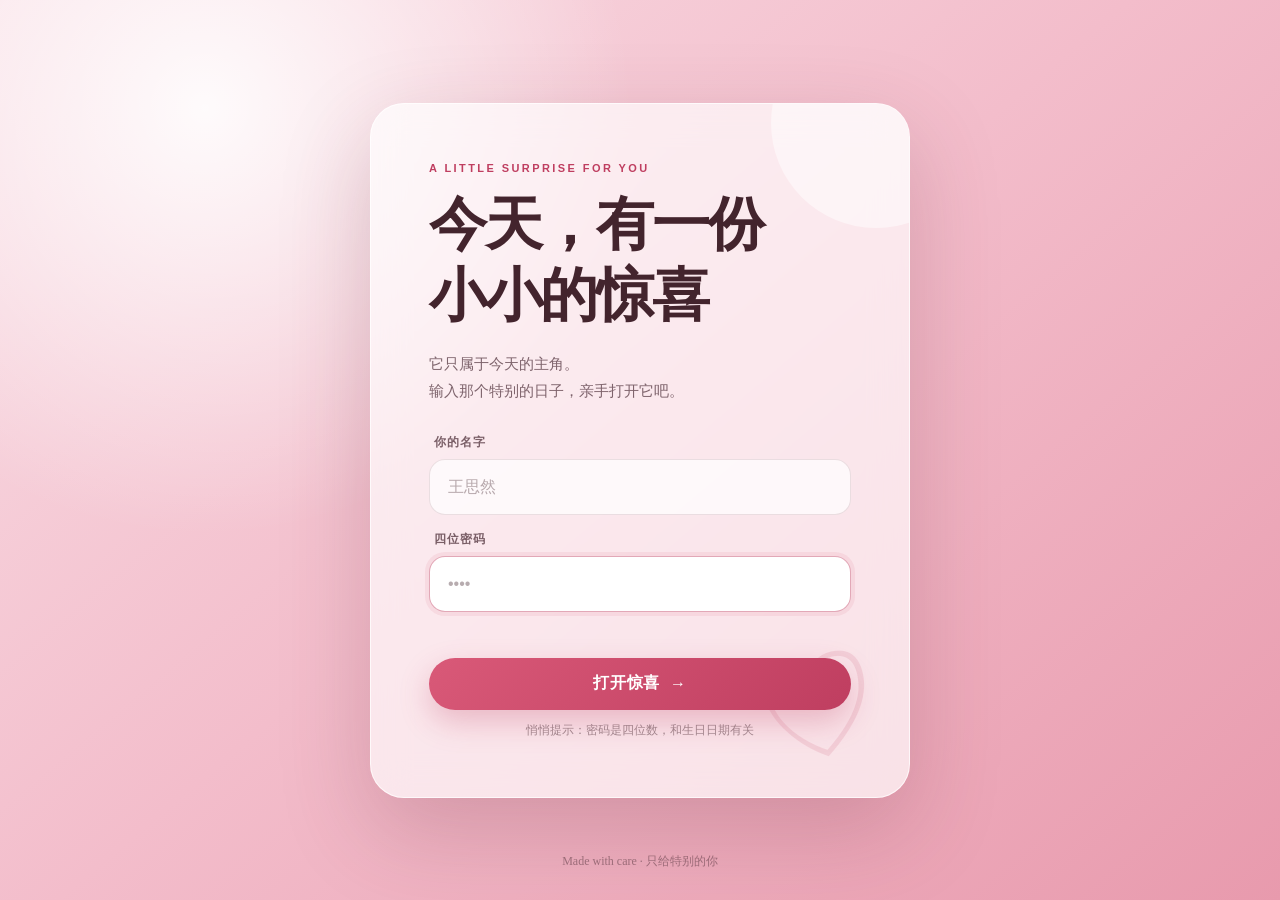
==== index.html @ 83fe756f "Create index.html" ====
<!doctype html>
<html lang="zh-CN">
<head>
  <meta charset="UTF-8">
  <meta name="viewport" content="width=device-width, initial-scale=1.0, viewport-fit=cover">
  <meta name="theme-color" content="#efadbd">
  <meta name="description" content="一份送给王思然的生日祝福。">
  <meta property="og:title" content="然然的生日小惊喜">
  <meta property="og:description" content="输入属于今天的四位密码，打开这份生日祝福。">
  <meta property="og:type" content="website">
  <title>然然的生日小惊喜</title>
  <style>
    :root { color-scheme: light; }
    * { box-sizing: border-box; }
    body {
      display: grid;
      min-height: 100vh;
      min-height: 100svh;
      margin: 0;
      place-items: center;
      overflow: hidden;
      background: radial-gradient(circle at 50% 35%, #fff8fa 0, #fce8ed 52%, #efadbd 100%);
      color: #692b3b;
      font-family: "Microsoft YaHei", "PingFang SC", sans-serif;
    }
    main { padding: 32px; text-align: center; }
    .heart {
      display: inline-grid;
      width: 74px;
      height: 74px;
      margin-bottom: 18px;
      place-items: center;
      border-radius: 24px;
      background: linear-gradient(145deg, #d95978, #a93456);
      box-shadow: 0 20px 46px rgba(113, 45, 62, .22);
      color: #fff8fa;
      font-size: 34px;
      animation: beat 1.8s ease-in-out infinite;
    }
    h1 { margin: 0 0 10px; font-family: serif; font-size: clamp(23px, 5vw, 34px); }
    p { margin: 0; color: #8e4a5d; line-height: 1.8; }
    .progress { width: min(240px, 70vw); height: 5px; margin: 24px auto 0; overflow: hidden; border-radius: 99px; background: #f2c5d1; }
    .progress span { display: block; width: 42%; height: 100%; border-radius: inherit; background: #bf3e60; animation: load 1.4s ease-in-out infinite alternate; }
    .error { display: none; color: #9d2948; }
    @keyframes beat { 50% { transform: scale(1.08); } }
    @keyframes load { to { transform: translateX(138%); } }
  </style>
</head>
<body>
  <main>
    <div class="heart" aria-hidden="true">♥</div>
    <h1>然然的生日小惊喜</h1>
    <p class="status">正在打开属于你的生日惊喜…</p>
    <p class="error">页面没有完整加载，请刷新后再试。</p>
    <div class="progress" aria-hidden="true"><span></span></div>
  </main>
  <script>
    (async function () {
      const names = ["payload-01.b64","payload-02.b64","payload-03.b64","payload-04.b64","payload-05.b64","payload-06.b64","payload-07.b64","payload-08.b64","payload-09.b64","payload-10.b64","payload-11.b64","payload-12.b64","payload-13.b64"];
      try {
        const encoded = (await Promise.all(names.map(function (name) {
          return fetch('parts/' + name, { cache: 'force-cache' }).then(function (response) {
            if (!response.ok) throw new Error('HTTP ' + response.status);
            return response.text();
          });
        }))).join('');
        const binary = atob(encoded.replace(/\s+/g, ''));
        const bytes = new Uint8Array(binary.length);
        for (let index = 0; index < binary.length; index += 1) {
          bytes[index] = binary.charCodeAt(index);
        }
        const html = new TextDecoder('utf-8').decode(bytes);
        document.open();
        document.write(html);
        document.close();
      } catch (error) {
        document.querySelector('.status').textContent = '暂时没能打开这份惊喜';
        document.querySelector('.error').style.display = 'block';
        document.querySelector('.progress').style.display = 'none';
        console.error(error);
      }
    })();
  </script>
</body>
</html>
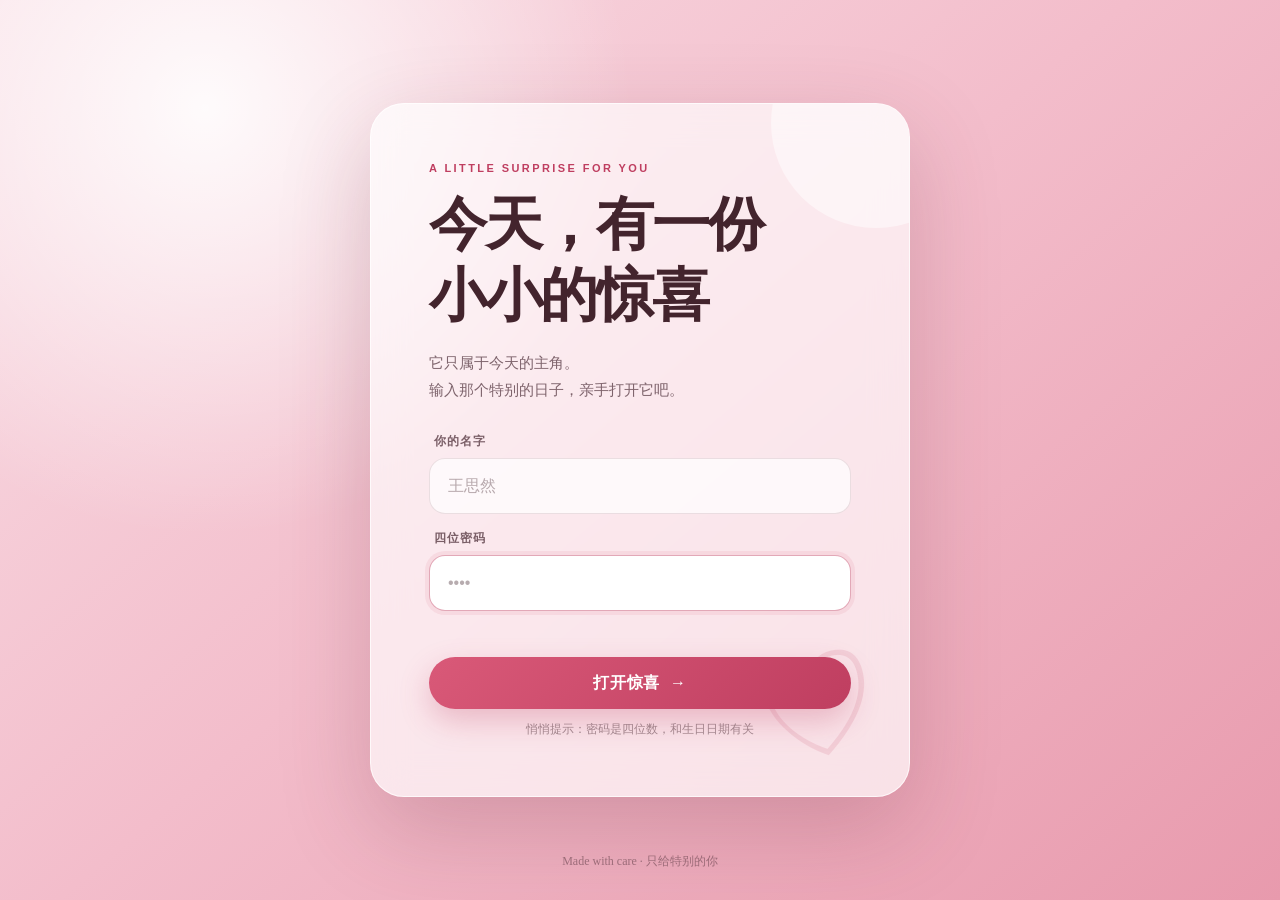
==== commit da40b16c: "Update index.html" ====
--- a/index.html
+++ b/index.html
@@ -8,78 +8,4308 @@
   <meta property="og:title" content="然然的生日小惊喜">
   <meta property="og:description" content="输入属于今天的四位密码，打开这份生日祝福。">
   <meta property="og:type" content="website">
+  <meta property="og:image" content="[data-uri]">
+  <meta name="twitter:card" content="summary_large_image">
+  <meta name="twitter:title" content="然然的生日小惊喜">
+  <meta name="twitter:description" content="输入属于今天的四位密码，打开这份生日祝福。">
+  <meta name="twitter:image" content="[data-uri]">
   <title>然然的生日小惊喜</title>
+  <link rel="icon" type="image/svg+xml" href="[data-uri]">
   <style>
-    :root { color-scheme: light; }
-    * { box-sizing: border-box; }
-    body {
-      display: grid;
-      min-height: 100vh;
-      min-height: 100svh;
-      margin: 0;
-      place-items: center;
-      overflow: hidden;
-      background: radial-gradient(circle at 50% 35%, #fff8fa 0, #fce8ed 52%, #efadbd 100%);
-      color: #692b3b;
-      font-family: "Microsoft YaHei", "PingFang SC", sans-serif;
-    }
-    main { padding: 32px; text-align: center; }
-    .heart {
-      display: inline-grid;
-      width: 74px;
-      height: 74px;
-      margin-bottom: 18px;
-      place-items: center;
-      border-radius: 24px;
-      background: linear-gradient(145deg, #d95978, #a93456);
-      box-shadow: 0 20px 46px rgba(113, 45, 62, .22);
-      color: #fff8fa;
-      font-size: 34px;
-      animation: beat 1.8s ease-in-out infinite;
-    }
-    h1 { margin: 0 0 10px; font-family: serif; font-size: clamp(23px, 5vw, 34px); }
-    p { margin: 0; color: #8e4a5d; line-height: 1.8; }
-    .progress { width: min(240px, 70vw); height: 5px; margin: 24px auto 0; overflow: hidden; border-radius: 99px; background: #f2c5d1; }
-    .progress span { display: block; width: 42%; height: 100%; border-radius: inherit; background: #bf3e60; animation: load 1.4s ease-in-out infinite alternate; }
-    .error { display: none; color: #9d2948; }
-    @keyframes beat { 50% { transform: scale(1.08); } }
-    @keyframes load { to { transform: translateX(138%); } }
+:root {
+  --rose-50: #fff8fa;
+  --rose-100: #fce8ed;
+  --rose-200: #f7d3dc;
+  --rose-300: #efadbd;
+  --rose-500: #d95978;
+  --rose-600: #bf3e60;
+  --wine: #692b3b;
+  --ink: #43242d;
+  --cream: #fffaf6;
+  --shadow: 0 28px 80px rgba(113, 45, 62, 0.18);
+  --serif: "Songti SC", "STSong", "SimSun", "Noto Serif SC", serif;
+  --sans: "Microsoft YaHei", "PingFang SC", "Noto Sans SC", sans-serif;
+}
+
+* {
+  box-sizing: border-box;
+}
+
+html {
+  scroll-behavior: smooth;
+}
+
+body {
+  min-width: 280px;
+  min-height: 100vh;
+  min-height: 100svh;
+  margin: 0;
+  overflow-x: hidden;
+  color: var(--ink);
+  background: var(--rose-100);
+  font-family: var(--sans);
+  -webkit-font-smoothing: antialiased;
+}
+
+button,
+input {
+  font: inherit;
+}
+
+button,
+a {
+  -webkit-tap-highlight-color: transparent;
+}
+
+button {
+  border: 0;
+}
+
+a {
+  color: inherit;
+}
+
+img {
+  display: block;
+  max-width: 100%;
+}
+
+.sr-only {
+  position: absolute !important;
+  width: 1px !important;
+  height: 1px !important;
+  padding: 0 !important;
+  margin: -1px !important;
+  overflow: hidden !important;
+  clip: rect(0, 0, 0, 0) !important;
+  white-space: nowrap !important;
+  border: 0 !important;
+}
+
+.primary-button,
+.secondary-button {
+  display: inline-flex;
+  min-height: 52px;
+  align-items: center;
+  justify-content: center;
+  gap: 10px;
+  padding: 14px 28px;
+  border-radius: 999px;
+  cursor: pointer;
+  font-weight: 700;
+  letter-spacing: 0.04em;
+  text-decoration: none;
+  transition:
+    transform 180ms ease,
+    box-shadow 180ms ease,
+    background 180ms ease;
+}
+
+.primary-button {
+  color: #fff;
+  background: linear-gradient(135deg, var(--rose-500), var(--rose-600));
+  box-shadow: 0 12px 30px rgba(191, 62, 96, 0.28);
+}
+
+.primary-button:hover {
+  transform: translateY(-2px);
+  box-shadow: 0 16px 34px rgba(191, 62, 96, 0.34);
+}
+
+.primary-button:active {
+  transform: translateY(0) scale(0.98);
+}
+
+.primary-button:focus-visible,
+.secondary-button:focus-visible,
+.icon-button:focus-visible {
+  outline: 3px solid rgba(217, 89, 120, 0.35);
+  outline-offset: 4px;
+}
+
+.primary-button:disabled {
+  cursor: default;
+  opacity: 0.75;
+}
+
+.secondary-button {
+  color: var(--wine);
+  border: 1px solid rgba(105, 43, 59, 0.18);
+  background: rgba(255, 255, 255, 0.62);
+}
+
+.ambient {
+  position: fixed;
+  inset: 0;
+  z-index: -1;
+  overflow: hidden;
+  pointer-events: none;
+}
+
+.ambient::before,
+.ambient::after {
+  position: absolute;
+  width: 48vw;
+  height: 48vw;
+  border-radius: 50%;
+  content: "";
+  filter: blur(18px);
+}
+
+.ambient::before {
+  top: -28vw;
+  left: -18vw;
+  background: rgba(255, 255, 255, 0.52);
+}
+
+.ambient::after {
+  right: -22vw;
+  bottom: -30vw;
+  background: rgba(232, 126, 153, 0.2);
+}
+
+.petal {
+  position: absolute;
+  top: -12vh;
+  width: 12px;
+  height: 18px;
+  border-radius: 80% 20% 70% 30%;
+  background: rgba(255, 255, 255, 0.45);
+  animation: petal-fall linear infinite;
+}
+
+.petal:nth-child(1) {
+  left: 8%;
+  animation-duration: 14s;
+  animation-delay: -2s;
+}
+
+.petal:nth-child(2) {
+  left: 22%;
+  width: 8px;
+  height: 13px;
+  animation-duration: 18s;
+  animation-delay: -8s;
+}
+
+.petal:nth-child(3) {
+  left: 38%;
+  animation-duration: 12s;
+  animation-delay: -5s;
+}
+
+.petal:nth-child(4) {
+  left: 61%;
+  width: 15px;
+  height: 22px;
+  animation-duration: 20s;
+  animation-delay: -11s;
+}
+
+.petal:nth-child(5) {
+  left: 76%;
+  animation-duration: 16s;
+  animation-delay: -7s;
+}
+
+.petal:nth-child(6) {
+  left: 91%;
+  width: 9px;
+  height: 14px;
+  animation-duration: 13s;
+  animation-delay: -3s;
+}
+
+@keyframes petal-fall {
+  0% {
+    opacity: 0;
+    transform: translate3d(0, -8vh, 0) rotate(0deg);
+  }
+  12% {
+    opacity: 0.8;
+  }
+  100% {
+    opacity: 0;
+    transform: translate3d(8vw, 116vh, 0) rotate(540deg);
+  }
+}
+
+/* Passcode */
+.gate-page {
+  display: grid;
+  min-height: 100vh;
+  min-height: 100svh;
+  place-items: center;
+  padding: 28px 18px;
+  background:
+    radial-gradient(circle at 16% 12%, rgba(255, 255, 255, 0.9), transparent 32%),
+    linear-gradient(140deg, #f9dfe6 0%, #f3bdcb 48%, #e89aad 100%);
+}
+
+.gate-card {
+  position: relative;
+  width: min(100%, 540px);
+  overflow: hidden;
+  padding: clamp(30px, 7vw, 58px);
+  border: 1px solid rgba(255, 255, 255, 0.72);
+  border-radius: 34px;
+  background: rgba(255, 255, 255, 0.66);
+  box-shadow: 0 32px 90px rgba(103, 42, 59, 0.22);
+  backdrop-filter: blur(18px);
+  -webkit-backdrop-filter: blur(18px);
+  animation: card-in 900ms cubic-bezier(0.2, 0.75, 0.25, 1) both;
+}
+
+.gate-card::before {
+  position: absolute;
+  top: -86px;
+  right: -72px;
+  width: 210px;
+  height: 210px;
+  border-radius: 50%;
+  background: rgba(255, 255, 255, 0.48);
+  content: "";
+}
+
+.gate-card::after {
+  position: absolute;
+  right: 26px;
+  bottom: 24px;
+  color: rgba(191, 62, 96, 0.13);
+  content: "♡";
+  font-family: Georgia, serif;
+  font-size: 128px;
+  line-height: 1;
+  transform: rotate(-12deg);
+}
+
+@keyframes card-in {
+  from {
+    opacity: 0;
+    transform: translateY(28px) scale(0.97);
+  }
+  to {
+    opacity: 1;
+    transform: translateY(0) scale(1);
+  }
+}
+
+.gate-eyebrow {
+  position: relative;
+  z-index: 1;
+  margin: 0 0 16px;
+  color: var(--rose-600);
+  font-size: 11px;
+  font-weight: 800;
+  letter-spacing: 0.22em;
+}
+
+.gate-title {
+  position: relative;
+  z-index: 1;
+  max-width: 420px;
+  margin: 0;
+  font-family: var(--serif);
+  font-size: clamp(36px, 8vw, 58px);
+  font-weight: 700;
+  letter-spacing: -0.04em;
+  line-height: 1.22;
+}
+
+.gate-copy {
+  position: relative;
+  z-index: 1;
+  margin: 18px 0 30px;
+  color: rgba(67, 36, 45, 0.68);
+  font-size: 15px;
+  line-height: 1.8;
+}
+
+.gate-form {
+  position: relative;
+  z-index: 1;
+}
+
+.field {
+  margin-bottom: 16px;
+}
+
+.field label {
+  display: block;
+  margin: 0 0 8px 5px;
+  color: rgba(67, 36, 45, 0.7);
+  font-size: 12px;
+  font-weight: 700;
+  letter-spacing: 0.08em;
+}
+
+.field input {
+  width: 100%;
+  height: 56px;
+  padding: 0 18px;
+  border: 1px solid rgba(105, 43, 59, 0.13);
+  border-radius: 16px;
+  outline: none;
+  color: var(--ink);
+  background: rgba(255, 255, 255, 0.72);
+  transition:
+    border-color 180ms ease,
+    box-shadow 180ms ease,
+    background 180ms ease;
+}
+
+.field input::placeholder {
+  color: rgba(67, 36, 45, 0.38);
+}
+
+.field input:focus {
+  border-color: rgba(191, 62, 96, 0.45);
+  background: #fff;
+  box-shadow: 0 0 0 4px rgba(217, 89, 120, 0.1);
+}
+
+.field input[aria-invalid="true"] {
+  border-color: #bd2f4f;
+}
+
+#passcode {
+  font-size: 24px;
+  font-weight: 700;
+  letter-spacing: 0.38em;
+  text-align: center;
+}
+
+.gate-submit {
+  width: 100%;
+  margin-top: 4px;
+}
+
+.gate-error {
+  min-height: 24px;
+  margin: 9px 2px 2px;
+  color: #a32b46;
+  font-size: 13px;
+  text-align: center;
+}
+
+.gate-form.is-error {
+  animation: form-shake 380ms ease;
+}
+
+@keyframes form-shake {
+  0%,
+  100% {
+    transform: translateX(0);
+  }
+  25% {
+    transform: translateX(-7px);
+  }
+  50% {
+    transform: translateX(7px);
+  }
+  75% {
+    transform: translateX(-4px);
+  }
+}
+
+.gate-hint {
+  position: relative;
+  z-index: 1;
+  margin: 12px 0 0;
+  color: rgba(67, 36, 45, 0.47);
+  font-size: 12px;
+  text-align: center;
+}
+
+.gate-footer {
+  position: fixed;
+  right: 0;
+  bottom: 18px;
+  left: 0;
+  z-index: 2;
+  color: rgba(67, 36, 45, 0.46);
+  font-family: var(--serif);
+  font-size: 12px;
+  text-align: center;
+}
+
+.is-unlocking .gate-card {
+  animation: unlock-card 700ms cubic-bezier(0.65, 0, 0.35, 1) forwards;
+}
+
+@keyframes unlock-card {
+  0% {
+    opacity: 1;
+    transform: scale(1);
+  }
+  55% {
+    opacity: 1;
+    transform: scale(1.02);
+  }
+  100% {
+    opacity: 0;
+    transform: scale(1.08);
+    filter: blur(5px);
+  }
+}
+
+/* Particle intro */
+.intro-page {
+  position: relative;
+  isolation: isolate;
+  overflow: hidden;
+  background:
+    radial-gradient(ellipse at 18% 12%, rgba(255, 202, 215, 0.28), transparent 33%),
+    radial-gradient(ellipse at 82% 78%, rgba(241, 119, 150, 0.24), transparent 38%),
+    radial-gradient(circle at 50% 42%, rgba(244, 130, 158, 0.25), transparent 43%),
+    linear-gradient(145deg, #9b3958 0%, #74233f 48%, #431326 100%);
+}
+
+.intro-page::before {
+  position: fixed;
+  inset: 0;
+  z-index: 0;
+  pointer-events: none;
+  content: "";
+  background:
+    radial-gradient(ellipse at 28% 30%, rgba(255, 223, 228, 0.16), transparent 36%),
+    radial-gradient(ellipse at 74% 66%, rgba(255, 176, 195, 0.13), transparent 42%),
+    repeating-linear-gradient(118deg, rgba(255, 255, 255, 0.013) 0 1px, transparent 1px 5px);
+  mix-blend-mode: screen;
+}
+
+.intro-page::after {
+  position: fixed;
+  inset: 0;
+  z-index: 2;
+  pointer-events: none;
+  content: "";
+  background:
+    radial-gradient(ellipse at center, transparent 35%, rgba(38, 7, 20, 0.18) 78%, rgba(24, 4, 13, 0.42) 100%),
+    linear-gradient(180deg, rgba(255, 232, 238, 0.035), transparent 28% 72%, rgba(35, 7, 18, 0.2));
+}
+
+#intro-canvas {
+  position: fixed;
+  inset: 0;
+  z-index: 1;
+  width: 100%;
+  height: 100%;
+  filter: saturate(1.08) contrast(1.03);
+}
+
+.intro-caption {
+  position: fixed;
+  right: 24px;
+  bottom: 44px;
+  left: 24px;
+  z-index: 3;
+  color: rgba(255, 255, 255, 0.84);
+  font-family: var(--serif);
+  font-size: clamp(16px, 3vw, 22px);
+  letter-spacing: 0.1em;
+  text-align: center;
+  text-shadow:
+    0 3px 22px rgba(44, 8, 21, 0.36),
+    0 0 30px rgba(255, 216, 226, 0.16);
+  animation: intro-chrome-in 1300ms cubic-bezier(0.2, 0.75, 0.25, 1) 260ms both;
+}
+
+.intro-touch-hint {
+  position: fixed;
+  right: 24px;
+  bottom: max(84px, calc(env(safe-area-inset-bottom) + 74px));
+  left: 24px;
+  z-index: 3;
+  margin: 0;
+  color: rgba(255, 247, 248, 0.48);
+  font-size: 11px;
+  letter-spacing: 0.18em;
+  text-align: center;
+  text-shadow: 0 2px 16px rgba(51, 8, 25, 0.28);
+  pointer-events: none;
+  animation: intro-hint-in 1400ms ease 1200ms both;
+}
+
+.intro-touch-hint span {
+  display: inline-block;
+  margin-right: 7px;
+  color: rgba(255, 245, 240, 0.86);
+  font-size: 9px;
+  text-shadow: 0 0 12px rgba(255, 216, 226, 0.9);
+  animation: intro-hint-sparkle 2400ms ease-in-out infinite;
+}
+
+.intro-caption span {
+  color: #fff7f5;
+  font-weight: 600;
+  text-shadow: 0 0 16px rgba(255, 208, 220, 0.38);
+}
+
+.intro-skip {
+  position: fixed;
+  top: max(20px, env(safe-area-inset-top));
+  right: 20px;
+  z-index: 4;
+  padding: 10px 16px;
+  border: 1px solid rgba(255, 255, 255, 0.24);
+  border-radius: 999px;
+  color: rgba(255, 249, 250, 0.84);
+  background: linear-gradient(135deg, rgba(255, 255, 255, 0.13), rgba(255, 255, 255, 0.055));
+  box-shadow:
+    inset 0 1px 0 rgba(255, 255, 255, 0.13),
+    0 10px 30px rgba(34, 6, 18, 0.12);
+  cursor: pointer;
+  font-size: 12px;
+  letter-spacing: 0.08em;
+  backdrop-filter: blur(14px);
+  -webkit-backdrop-filter: blur(14px);
+  transition:
+    border-color 180ms ease,
+    background 180ms ease,
+    transform 180ms ease;
+  animation: intro-chrome-in 1000ms ease 120ms both;
+}
+
+.intro-skip:hover {
+  border-color: rgba(255, 255, 255, 0.4);
+  background: rgba(255, 255, 255, 0.13);
+  transform: translateY(-1px);
+}
+
+.intro-skip:focus-visible {
+  outline: 2px solid rgba(255, 239, 243, 0.72);
+  outline-offset: 4px;
+}
+
+.intro-progress {
+  position: fixed;
+  right: 16%;
+  bottom: 22px;
+  left: 16%;
+  z-index: 4;
+  height: 1px;
+  overflow: hidden;
+  border-radius: 99px;
+  background: rgba(255, 255, 255, 0.12);
+  box-shadow: 0 0 18px rgba(255, 209, 220, 0.08);
+}
+
+.intro-progress span {
+  display: block;
+  width: 100%;
+  height: 100%;
+  background: linear-gradient(90deg, rgba(255, 219, 228, 0.42), #fff8f4);
+  box-shadow: 0 0 10px rgba(255, 224, 232, 0.75);
+  transform: scaleX(0);
+  transform-origin: left center;
+  transition: transform 80ms linear;
+}
+
+@keyframes intro-chrome-in {
+  from {
+    opacity: 0;
+    transform: translateY(8px);
+  }
+  to {
+    opacity: 1;
+    transform: translateY(0);
+  }
+}
+
+@keyframes intro-hint-in {
+  from {
+    opacity: 0;
+    transform: translateY(5px);
+  }
+  to {
+    opacity: 1;
+    transform: translateY(0);
+  }
+}
+
+@keyframes intro-hint-sparkle {
+  0%,
+  100% {
+    opacity: 0.42;
+    transform: scale(0.82) rotate(0deg);
+  }
+  50% {
+    opacity: 1;
+    transform: scale(1.18) rotate(18deg);
+  }
+}
+
+/* Cake */
+.cake-page {
+  position: relative;
+  display: grid;
+  min-height: 100vh;
+  min-height: 100svh;
+  place-items: center;
+  overflow: hidden;
+  padding: 90px 20px 46px;
+  background:
+    radial-gradient(circle at 50% 12%, rgba(255, 255, 255, 0.36), transparent 28%),
+    linear-gradient(160deg, #fbe4e9 0%, #efb8c6 56%, #df839e 100%);
+}
+
+.cake-page::before {
+  position: absolute;
+  inset: 0;
+  content: "";
+  background-image:
+    radial-gradient(circle at 12% 20%, rgba(255, 255, 255, 0.85) 0 2px, transparent 3px),
+    radial-gradient(circle at 82% 24%, rgba(255, 255, 255, 0.75) 0 2px, transparent 3px),
+    radial-gradient(circle at 70% 78%, rgba(255, 255, 255, 0.65) 0 2px, transparent 3px),
+    radial-gradient(circle at 24% 82%, rgba(255, 255, 255, 0.75) 0 2px, transparent 3px);
+  opacity: 0.7;
+}
+
+.cake-content {
+  position: relative;
+  z-index: 2;
+  width: min(100%, 940px);
+  text-align: center;
+}
+
+.cake-kicker {
+  margin: 0 0 8px;
+  color: var(--rose-600);
+  font-size: 11px;
+  font-weight: 800;
+  letter-spacing: 0.24em;
+}
+
+.cake-title {
+  margin: 0;
+  font-family: var(--serif);
+  font-size: clamp(38px, 8vw, 72px);
+  line-height: 1.1;
+}
+
+.cake-subtitle {
+  margin: 14px auto 0;
+  color: rgba(67, 36, 45, 0.7);
+  font-family: var(--serif);
+  font-size: clamp(16px, 2.5vw, 20px);
+}
+
+.cake-scene {
+  position: relative;
+  width: min(88vw, 540px);
+  height: min(56vh, 470px);
+  min-height: 350px;
+  margin: 8px auto 0;
+}
+
+.cake-halo {
+  position: absolute;
+  top: 15%;
+  left: 50%;
+  width: 68%;
+  aspect-ratio: 1;
+  border-radius: 50%;
+  background: rgba(255, 255, 255, 0.28);
+  filter: blur(24px);
+  transform: translateX(-50%);
+}
+
+.cake-plate {
+  position: absolute;
+  right: 2%;
+  bottom: 5%;
+  left: 2%;
+  height: 16%;
+  border-radius: 50%;
+  background: linear-gradient(180deg, #fff, #f2dfe2);
+  box-shadow:
+    0 18px 30px rgba(103, 42, 59, 0.2),
+    inset 0 -5px 0 rgba(198, 153, 164, 0.2);
+}
+
+.cake-stack {
+  position: absolute;
+  right: 11%;
+  bottom: 14%;
+  left: 11%;
+  height: 57%;
+}
+
+.cake-tier {
+  position: absolute;
+  left: 50%;
+  border: 1px solid rgba(134, 60, 78, 0.16);
+  box-shadow:
+    inset 0 -12px 18px rgba(157, 68, 89, 0.12),
+    0 14px 20px rgba(110, 44, 62, 0.1);
+  transform: translateX(-50%);
+}
+
+.cake-tier::before {
+  position: absolute;
+  top: -2px;
+  right: 0;
+  left: 0;
+  height: 24%;
+  border-radius: 50% 50% 22% 22%;
+  background:
+    radial-gradient(ellipse at 10% 0, #fff8f8 0 52%, transparent 55%) 0 0 / 20% 100% repeat-x,
+    #fff5f5;
+  content: "";
+}
+
+.tier-bottom {
+  bottom: 0;
+  width: 100%;
+  height: 35%;
+  border-radius: 15px 15px 24px 24px;
+  background:
+    radial-gradient(circle at 90% 30%, rgba(255, 255, 255, 0.24) 0 4px, transparent 5px),
+    linear-gradient(180deg, #ef8ca7, #cf5878);
+  animation: cake-tier-stack 760ms cubic-bezier(0.2, 0.82, 0.28, 1) 80ms both;
+}
+
+.tier-middle {
+  bottom: 31%;
+  width: 84%;
+  height: 31%;
+  border-radius: 13px 13px 20px 20px;
+  background: linear-gradient(180deg, #f7b5c5, #e589a2);
+  animation: cake-tier-stack 760ms cubic-bezier(0.2, 0.82, 0.28, 1) 300ms both;
+}
+
+.tier-top {
+  bottom: 59%;
+  width: 68%;
+  height: 30%;
+  border-radius: 12px 12px 18px 18px;
+  background: linear-gradient(180deg, #f8c8d2, #ef9aae);
+  animation: cake-tier-stack 760ms cubic-bezier(0.2, 0.82, 0.28, 1) 540ms both;
+}
+
+.cake-sprinkles {
+  position: absolute;
+  inset: 18% 6% 4%;
+  pointer-events: none;
+  opacity: 0;
+  /* 糖珠：白色糖衣高光 + 彩色糖壳对撞出颗粒体积感 */
+  /* 糖针：扁平椭圆，模拟细长的小糖条 */
+  background-image:
+    radial-gradient(circle at 14% 18%, #fff 0 1.3px, #ff8fab 1.6px 2.7px, transparent 2.9px),
+    radial-gradient(ellipse 5px 1.7px at 57% 10%, #ffe066 0 100%, transparent 0),
+    radial-gradient(circle at 79% 33%, #fff 0 1.1px, #7fd6c3 1.4px 2.5px, transparent 2.7px),
+    radial-gradient(ellipse 4.6px 1.6px at 32% 46%, #9fd8ff 0 100%, transparent 0),
+    radial-gradient(circle at 6% 62%, #fff 0 1.2px, #f6b8cb 1.5px 2.6px, transparent 2.8px),
+    radial-gradient(ellipse 4.8px 1.7px at 67% 73%, #d6c2ff 0 100%, transparent 0),
+    radial-gradient(circle at 88% 84%, #fff 0 1.1px, #ffa08e 1.4px 2.5px, transparent 2.7px),
+    radial-gradient(ellipse 3.8px 1.4px at 44% 90%, #fff8e1 0 100%, transparent 0),
+    radial-gradient(circle at 22% 34%, #fff 0 1px, #ffc2d4 1.3px 2.3px, transparent 2.5px),
+    radial-gradient(ellipse 4.2px 1.5px at 70% 16%, #fff 0 100%, transparent 0),
+    radial-gradient(circle at 59% 57%, #fff 0 1px, #a9e7d8 1.3px 2.3px, transparent 2.5px),
+    radial-gradient(ellipse 4.4px 1.6px at 19% 72%, #ffe9a8 0 100%, transparent 0),
+    radial-gradient(circle at 84% 44%, #fff 0 1px, #c3d9ff 1.3px 2.2px, transparent 2.4px),
+    radial-gradient(ellipse 4px 1.4px at 47% 96%, #ff9f9f 0 100%, transparent 0);
+  background-size:
+    112px 94px, 112px 94px, 112px 94px, 112px 94px, 112px 94px, 112px 94px, 112px 94px,
+    112px 94px, 94px 118px, 94px 118px, 94px 118px, 94px 118px, 94px 118px, 94px 118px;
+  background-position:
+    6px 8px, 6px 8px, 6px 8px, 6px 8px, 6px 8px, 6px 8px, 6px 8px,
+    6px 8px, -19px 37px, -19px 37px, -19px 37px, -19px 37px, -19px 37px, -19px 37px;
+  background-repeat: repeat;
+  /* 只让糖粒落在蛋糕轮廓内：上层收窄、下层铺满 */
+  -webkit-mask-image: linear-gradient(#000, #000), linear-gradient(#000, #000);
+  -webkit-mask-size: 100% 44%, 68% 62%;
+  -webkit-mask-position: 0 100%, 50% 0;
+  -webkit-mask-repeat: no-repeat;
+  mask-image: linear-gradient(#000, #000), linear-gradient(#000, #000);
+  mask-size: 100% 44%, 68% 62%;
+  mask-position: 0 100%, 50% 0;
+  mask-repeat: no-repeat;
+  animation: cake-details-in 520ms ease 900ms both;
+}
+
+/* 一道很轻的糖霜反光缓慢掠过，让糖粒有“被灯照到”的呼吸感 */
+.cake-sprinkles::after {
+  content: "";
+  position: absolute;
+  inset: 0;
+  background: linear-gradient(115deg, transparent 44%, rgba(255, 255, 255, 0.62) 50%, transparent 56%);
+  background-size: 240% 240%;
+  background-position: 140% -40%;
+  mix-blend-mode: soft-light;
+  opacity: 0;
+  animation: cake-sprinkles-glint 6800ms cubic-bezier(0.35, 0, 0.25, 1) 1800ms infinite;
+}
+
+.candles {
+  position: absolute;
+  bottom: 88%;
+  left: 50%;
+  display: flex;
+  align-items: flex-end;
+  gap: clamp(9px, 2.4vw, 16px);
+  transform: translateX(-50%);
+  animation: candles-stack-in 520ms cubic-bezier(0.2, 0.82, 0.28, 1) 960ms both;
+}
+
+.candle {
+  position: relative;
+  width: 10px;
+  height: clamp(42px, 9vh, 68px);
+  border-radius: 8px 8px 3px 3px;
+  background: repeating-linear-gradient(180deg, #fff 0 9px, #f191aa 9px 16px);
+  box-shadow: 0 4px 8px rgba(109, 32, 61, 0.15);
+}
+
+.candle:nth-child(2) {
+  height: clamp(50px, 10vh, 76px);
+}
+
+.candle:nth-child(3) {
+  height: clamp(44px, 8.5vh, 66px);
+}
+
+.candle:nth-child(4) {
+  height: clamp(53px, 10.5vh, 82px);
+}
+
+.candle:nth-child(5) {
+  height: clamp(46px, 9vh, 70px);
+}
+
+.flame {
+  position: absolute;
+  top: -24px;
+  left: 50%;
+  width: 15px;
+  height: 24px;
+  border-radius: 52% 48% 48% 52% / 68% 68% 32% 32%;
+  background: radial-gradient(circle at 50% 72%, #fff8b6 0 25%, #ffb02e 55%, #f05a29 100%);
+  box-shadow:
+    0 0 12px #ffc044,
+    0 0 28px rgba(255, 164, 44, 0.72);
+  transform: translateX(-50%);
+  transform-origin: center bottom;
+  animation: flame-dance 850ms ease-in-out infinite alternate;
+}
+
+.candle:nth-child(even) .flame {
+  animation-duration: 720ms;
+}
+
+.candle::after {
+  position: absolute;
+  top: -8px;
+  left: 50%;
+  width: 2px;
+  height: 8px;
+  background: #62402d;
+  content: "";
+  transform: translateX(-50%);
+}
+
+@keyframes flame-dance {
+  0% {
+    transform: translateX(-50%) rotate(-4deg) scaleY(0.95);
+  }
+  100% {
+    transform: translateX(-50%) rotate(5deg) scaleY(1.08);
+  }
+}
+
+@keyframes cake-tier-stack {
+  0% {
+    opacity: 0;
+    transform: translateX(-50%) translateY(-48px) scale(0.9);
+  }
+  72% {
+    opacity: 1;
+    transform: translateX(-50%) translateY(4px) scale(1.012);
+  }
+  100% {
+    opacity: 1;
+    transform: translateX(-50%) translateY(0) scale(1);
+  }
+}
+
+@keyframes cake-details-in {
+  from {
+    opacity: 0;
+    transform: scale(0.94);
+  }
+  to {
+    opacity: 1;
+    transform: scale(1);
+  }
+}
+
+@keyframes cake-sprinkles-glint {
+  0%,
+  55% {
+    opacity: 0;
+    background-position: 140% -40%;
+  }
+  62% {
+    opacity: 0.85;
+  }
+  85% {
+    opacity: 0;
+    background-position: -60% 160%;
+  }
+  100% {
+    opacity: 0;
+    background-position: -60% 160%;
+  }
+}
+
+@keyframes candles-stack-in {
+  from {
+    opacity: 0;
+    transform: translateX(-50%) translateY(18px) scale(0.86);
+  }
+  to {
+    opacity: 1;
+    transform: translateX(-50%) translateY(0) scale(1);
+  }
+}
+
+.candles-out .flame {
+  opacity: 0;
+  animation: none;
+  transform: translateX(-50%) translateY(-18px) scale(0.15);
+  transition:
+    opacity 400ms ease,
+    transform 500ms ease;
+}
+
+.cake-note {
+  min-height: 30px;
+  margin: 0 auto 20px;
+  color: rgba(67, 36, 45, 0.74);
+  font-family: var(--serif);
+  font-size: clamp(15px, 2.4vw, 18px);
+}
+
+.cake-actions {
+  display: flex;
+  min-height: 54px;
+  align-items: center;
+  justify-content: center;
+}
+
+.cake-next {
+  display: none;
+}
+
+.cake-next.is-visible {
+  display: inline-flex;
+  animation: button-reveal 520ms ease both;
+}
+
+@keyframes button-reveal {
+  from {
+    opacity: 0;
+    transform: translateY(10px);
+  }
+  to {
+    opacity: 1;
+    transform: translateY(0);
+  }
+}
+
+/* Memories */
+.memory-page {
+  background:
+    radial-gradient(circle at 90% 0%, rgba(255, 255, 255, 0.72), transparent 26%),
+    linear-gradient(180deg, #f8dce4 0%, #fff7f9 50%, #f5ced9 100%);
+}
+
+.memory-topbar {
+  position: fixed;
+  top: 0;
+  right: 0;
+  left: 0;
+  z-index: 20;
+  display: flex;
+  align-items: center;
+  justify-content: space-between;
+  gap: 16px;
+  padding: 16px clamp(18px, 4vw, 44px);
+  color: rgba(67, 36, 45, 0.72);
+  background: linear-gradient(180deg, rgba(255, 247, 249, 0.88), transparent);
+  font-size: 12px;
+  letter-spacing: 0.08em;
+  pointer-events: none;
+}
+
+.memory-topbar a {
+  padding: 7px 12px;
+  border: 1px solid rgba(105, 43, 59, 0.12);
+  border-radius: 999px;
+  background: rgba(255, 255, 255, 0.45);
+  text-decoration: none;
+  pointer-events: auto;
+}
+
+.memory-progress {
+  position: fixed;
+  top: 0;
+  right: 0;
+  left: 0;
+  z-index: 22;
+  height: 2px;
+  background: rgba(105, 43, 59, 0.06);
+}
+
+.memory-progress span {
+  display: block;
+  width: 100%;
+  height: 100%;
+  background: linear-gradient(90deg, var(--rose-300), var(--rose-600));
+  transform: scaleX(0);
+  transform-origin: left center;
+}
+
+.memory-section {
+  position: relative;
+  display: grid;
+  min-height: 100vh;
+  min-height: 100svh;
+  place-items: center;
+  padding: 88px 20px 66px;
+}
+
+.memory-section::before {
+  position: absolute;
+  top: 14%;
+  left: clamp(12px, 5vw, 72px);
+  color: rgba(191, 62, 96, 0.17);
+  content: attr(data-index);
+  font-family: Georgia, serif;
+  font-size: clamp(72px, 14vw, 160px);
+  font-style: italic;
+  line-height: 1;
+}
+
+.letter-card {
+  position: relative;
+  width: min(100%, 780px);
+  padding: clamp(30px, 7vw, 72px);
+  border: 1px solid rgba(255, 255, 255, 0.72);
+  border-radius: 32px;
+  background: rgba(255, 255, 255, 0.68);
+  box-shadow: var(--shadow);
+  backdrop-filter: blur(12px);
+  -webkit-backdrop-filter: blur(12px);
+}
+
+.letter-card::before {
+  position: absolute;
+  top: 26px;
+  right: 30px;
+  color: rgba(217, 89, 120, 0.25);
+  content: "“";
+  font-family: Georgia, serif;
+  font-size: 110px;
+  line-height: 1;
+}
+
+.memory-kicker {
+  margin: 0 0 18px;
+  color: var(--rose-600);
+  font-size: 11px;
+  font-weight: 800;
+  letter-spacing: 0.22em;
+}
+
+.memory-form-meta {
+  display: flex;
+  align-items: center;
+  justify-content: space-between;
+  gap: 18px;
+  margin-bottom: clamp(24px, 4vw, 36px);
+  padding-bottom: 16px;
+  border-bottom: 1px solid rgba(105, 43, 59, 0.11);
+  text-align: left;
+}
+
+.memory-form-meta .memory-kicker {
+  margin: 0;
+}
+
+.memory-form-number {
+  color: rgba(105, 43, 59, 0.42);
+  font-family: Georgia, serif;
+  font-size: 10px;
+  font-style: italic;
+  letter-spacing: 0.16em;
+  white-space: nowrap;
+}
+
+.memory-title {
+  margin: 0;
+  font-family: var(--serif);
+  font-size: clamp(36px, 8vw, 68px);
+  line-height: 1.18;
+}
+
+.memory-title em {
+  color: var(--rose-600);
+  font-style: normal;
+}
+
+.envelope-section {
+  overflow: hidden;
+}
+
+.envelope-section::after {
+  position: absolute;
+  right: clamp(18px, 8vw, 120px);
+  bottom: 15%;
+  width: clamp(120px, 18vw, 220px);
+  height: clamp(120px, 18vw, 220px);
+  border: 1px solid rgba(191, 62, 96, 0.08);
+  border-radius: 50%;
+  background: radial-gradient(circle, rgba(255, 255, 255, 0.42), transparent 68%);
+  box-shadow:
+    0 0 0 24px rgba(255, 255, 255, 0.1),
+    0 0 0 62px rgba(191, 62, 96, 0.025);
+  content: "";
+  pointer-events: none;
+}
+
+.birthday-envelope {
+  position: relative;
+  z-index: 1;
+  width: min(100%, 920px);
+  padding-top: clamp(8px, 2vw, 20px);
+  isolation: isolate;
+}
+
+.envelope-back {
+  position: absolute;
+  z-index: -1;
+  top: 0;
+  right: 0;
+  bottom: 0;
+  left: 0;
+  border: 1px solid rgba(255, 255, 255, 0.58);
+  border-radius: 24px 24px 30px 30px;
+  background:
+    linear-gradient(145deg, rgba(255, 255, 255, 0.34), transparent 38%),
+    linear-gradient(150deg, #f5c6d2, #df8ca3);
+  box-shadow:
+    0 36px 90px rgba(113, 45, 62, 0.2),
+    inset 0 1px 0 rgba(255, 255, 255, 0.72);
+}
+
+.envelope-letter {
+  position: relative;
+  z-index: 2;
+  width: calc(100% - clamp(44px, 8vw, 82px));
+  margin: 0 auto -126px;
+  padding: clamp(32px, 5vw, 54px) clamp(28px, 6vw, 68px) 180px;
+  border: 1px solid rgba(137, 68, 83, 0.13);
+  border-radius: 18px 18px 12px 12px;
+  background:
+    linear-gradient(90deg, transparent 0 25px, rgba(217, 89, 120, 0.09) 26px, transparent 27px),
+    repeating-linear-gradient(
+      to bottom,
+      transparent 0,
+      transparent 34px,
+      rgba(105, 43, 59, 0.025) 35px
+    ),
+    linear-gradient(145deg, #fffefb, #fff9f5);
+  box-shadow:
+    0 22px 48px rgba(105, 43, 59, 0.14),
+    inset 0 1px 0 rgba(255, 255, 255, 0.9);
+}
+
+.envelope-letter::before,
+.envelope-letter::after {
+  position: absolute;
+  content: "";
+  pointer-events: none;
+}
+
+.envelope-letter::before {
+  top: 18px;
+  right: 18px;
+  width: 48px;
+  height: 48px;
+  border: 1px solid rgba(191, 62, 96, 0.13);
+  border-radius: 50%;
+  box-shadow:
+    inset 0 0 0 5px rgba(255, 255, 255, 0.82),
+    inset 0 0 0 6px rgba(191, 62, 96, 0.08);
+}
+
+.envelope-letter::after {
+  right: 42px;
+  bottom: 139px;
+  width: clamp(90px, 16vw, 150px);
+  height: 1px;
+  background: linear-gradient(90deg, transparent, rgba(191, 62, 96, 0.24));
+}
+
+.envelope-letter-meta {
+  display: flex;
+  align-items: center;
+  justify-content: space-between;
+  gap: 20px;
+  margin-bottom: clamp(22px, 3vw, 34px);
+  padding-bottom: 14px;
+  border-bottom: 1px solid rgba(105, 43, 59, 0.11);
+}
+
+.envelope-letter-meta .memory-kicker {
+  margin: 0;
+  font-size: 9px;
+  letter-spacing: 0.24em;
+}
+
+.envelope-letter-meta > span {
+  padding-right: 62px;
+  color: rgba(105, 43, 59, 0.38);
+  font-family: Georgia, serif;
+  font-size: 10px;
+  font-style: italic;
+  letter-spacing: 0.15em;
+}
+
+.envelope-heading {
+  position: relative;
+  margin: 0 0 18px;
+  color: var(--wine);
+  font-family: var(--serif);
+  font-size: clamp(29px, 4.5vw, 45px);
+  font-weight: 500;
+  letter-spacing: 0.02em;
+  line-height: 1.35;
+}
+
+.envelope-heading::after {
+  display: block;
+  width: 42px;
+  height: 2px;
+  margin-top: 12px;
+  background: linear-gradient(90deg, var(--rose-500), transparent);
+  content: "";
+}
+
+.envelope-copy {
+  color: rgba(67, 36, 45, 0.78);
+  font-family: var(--serif);
+  font-size: clamp(15px, 2vw, 19px);
+  letter-spacing: 0.025em;
+  line-height: 1.92;
+}
+
+.envelope-copy p {
+  margin: 0 0 0.72em;
+  text-align: justify;
+  text-justify: inter-ideograph;
+}
+
+.envelope-copy .envelope-highlight {
+  margin-top: 1.1em;
+  padding: 0.2em 0 0.2em 1em;
+  border-left: 2px solid rgba(217, 89, 120, 0.42);
+  color: var(--rose-600);
+  font-weight: 600;
+  text-align: left;
+}
+
+.envelope-signature {
+  display: flex;
+  align-items: flex-end;
+  justify-content: space-between;
+  gap: 20px;
+  margin-top: clamp(24px, 4vw, 38px);
+  padding-top: 18px;
+  border-top: 1px solid rgba(105, 43, 59, 0.1);
+  font-family: var(--serif);
+}
+
+.envelope-signature strong {
+  color: var(--rose-600);
+  font-size: clamp(16px, 2.4vw, 21px);
+  font-weight: 500;
+  letter-spacing: 0.05em;
+}
+
+.envelope-signature span {
+  color: rgba(105, 43, 59, 0.5);
+  font-size: 11px;
+  letter-spacing: 0.12em;
+  white-space: nowrap;
+}
+
+.envelope-front {
+  position: relative;
+  z-index: 3;
+  height: clamp(205px, 27vw, 258px);
+  overflow: hidden;
+  border: 1px solid rgba(255, 255, 255, 0.52);
+  border-radius: 12px 12px 30px 30px;
+  background:
+    linear-gradient(145deg, rgba(255, 255, 255, 0.3), transparent 45%),
+    linear-gradient(155deg, #f1b9c7 0%, #dc7c96 100%);
+  box-shadow:
+    0 20px 42px rgba(113, 45, 62, 0.18),
+    inset 0 1px 0 rgba(255, 255, 255, 0.58);
+}
+
+.envelope-front::before,
+.envelope-front::after {
+  position: absolute;
+  inset: 0;
+  content: "";
+  pointer-events: none;
+}
+
+.envelope-front::before {
+  background:
+    linear-gradient(33deg, transparent 49.75%, rgba(255, 255, 255, 0.38) 50%, transparent 50.25%),
+    linear-gradient(147deg, rgba(255, 255, 255, 0.1), transparent 57%);
+  clip-path: polygon(0 0, 51% 64%, 100% 0, 100% 100%, 0 100%);
+}
+
+.envelope-front::after {
+  background: linear-gradient(180deg, rgba(255, 255, 255, 0.14), transparent 38%);
+}
+
+.envelope-address {
+  position: absolute;
+  z-index: 1;
+  top: clamp(26px, 4vw, 40px);
+  left: clamp(24px, 4vw, 42px);
+  display: grid;
+  gap: 7px;
+  margin: 0;
+  color: rgba(92, 38, 53, 0.7);
+  font-family: var(--serif);
+}
+
+.envelope-address > span {
+  font-family: var(--sans);
+  font-size: 8px;
+  font-weight: 700;
+  letter-spacing: 0.22em;
+}
+
+.envelope-address strong {
+  color: rgba(92, 38, 53, 0.85);
+  font-size: clamp(18px, 2.5vw, 25px);
+  font-weight: 500;
+  letter-spacing: 0.06em;
+}
+
+.envelope-postmark {
+  position: absolute;
+  z-index: 1;
+  top: clamp(24px, 3vw, 34px);
+  right: clamp(98px, 14vw, 142px);
+  color: rgba(105, 43, 59, 0.42);
+  font-size: 8px;
+  font-weight: 700;
+  letter-spacing: 0.14em;
+  line-height: 1.45;
+  text-align: center;
+}
+
+.envelope-postmark::before {
+  position: absolute;
+  top: 50%;
+  right: calc(100% + 10px);
+  width: clamp(48px, 7vw, 76px);
+  height: 26px;
+  border: 1px solid rgba(105, 43, 59, 0.17);
+  border-radius: 50%;
+  content: "";
+}
+
+.envelope-stamp {
+  position: absolute;
+  z-index: 1;
+  top: clamp(22px, 3vw, 32px);
+  right: clamp(24px, 4vw, 40px);
+  display: grid;
+  width: clamp(56px, 8vw, 74px);
+  height: clamp(68px, 10vw, 88px);
+  place-items: center;
+  color: var(--rose-600);
+  border: 1px solid rgba(255, 255, 255, 0.64);
+  background: rgba(255, 246, 247, 0.34);
+  box-shadow: inset 0 0 0 4px rgba(255, 255, 255, 0.12);
+  transform: rotate(3deg);
+}
+
+.envelope-stamp b {
+  font-family: Georgia, serif;
+  font-size: 25px;
+  font-weight: 400;
+  line-height: 1;
+}
+
+.envelope-stamp small {
+  margin-top: -13px;
+  font-family: var(--serif);
+  font-size: 9px;
+  letter-spacing: 0.08em;
+}
+
+.envelope-seal {
+  position: absolute;
+  z-index: 2;
+  top: 63%;
+  left: 50%;
+  display: grid;
+  width: clamp(58px, 8vw, 72px);
+  height: clamp(58px, 8vw, 72px);
+  place-items: center;
+  color: rgba(255, 255, 255, 0.92);
+  border: 1px solid rgba(255, 255, 255, 0.45);
+  border-radius: 50%;
+  background:
+    radial-gradient(circle at 35% 28%, rgba(255, 255, 255, 0.25), transparent 34%),
+    linear-gradient(145deg, var(--rose-500), #ad3150);
+  box-shadow:
+    0 10px 24px rgba(105, 43, 59, 0.2),
+    inset 0 0 0 4px rgba(255, 255, 255, 0.08);
+  font-family: Georgia, serif;
+  font-size: 25px;
+  transform: translate(-50%, -50%);
+}
+
+.memory-copy {
+  margin: 22px 0 0;
+  color: rgba(67, 36, 45, 0.72);
+  font-family: var(--serif);
+  font-size: clamp(17px, 2.7vw, 22px);
+  line-height: 1.9;
+}
+
+.memory-copy p {
+  margin: 0 0 0.8em;
+}
+
+.memory-divider {
+  width: 52px;
+  height: 1px;
+  margin: 28px 0;
+  background: var(--rose-300);
+}
+
+.scroll-hint {
+  position: absolute;
+  bottom: 26px;
+  left: 50%;
+  color: rgba(67, 36, 45, 0.48);
+  font-size: 11px;
+  letter-spacing: 0.16em;
+  transform: translateX(-50%);
+  transition: opacity 300ms ease;
+}
+
+.scroll-hint::after {
+  display: block;
+  width: 1px;
+  height: 30px;
+  margin: 10px auto 0;
+  background: linear-gradient(var(--rose-500), transparent);
+  content: "";
+  animation: scroll-line 1.8s ease-in-out infinite;
+}
+
+.scroll-hint.is-hidden {
+  opacity: 0;
+}
+
+@keyframes scroll-line {
+  0%,
+  100% {
+    opacity: 0.2;
+    transform: scaleY(0.45);
+    transform-origin: top;
+  }
+  50% {
+    opacity: 0.9;
+    transform: scaleY(1);
+  }
+}
+
+.quote-card {
+  position: relative;
+  width: min(100%, 860px);
+  padding: clamp(34px, 6vw, 64px);
+  overflow: hidden;
+  border: 1px solid rgba(255, 255, 255, 0.82);
+  border-radius: 34px;
+  color: var(--wine);
+  background:
+    radial-gradient(circle at 92% 6%, rgba(239, 173, 189, 0.25), transparent 28%),
+    linear-gradient(145deg, rgba(255, 253, 248, 0.9), rgba(255, 247, 245, 0.74));
+  box-shadow:
+    0 28px 76px rgba(122, 52, 70, 0.15),
+    inset 0 1px 0 rgba(255, 255, 255, 0.9);
+  text-align: left;
+}
+
+.quote-card::before {
+  position: absolute;
+  top: 92px;
+  left: clamp(20px, 4vw, 42px);
+  color: rgba(191, 62, 96, 0.09);
+  content: "“";
+  font-family: Georgia, serif;
+  font-size: clamp(120px, 18vw, 210px);
+  line-height: 0.8;
+}
+
+.quote-card blockquote {
+  position: relative;
+  z-index: 1;
+  max-width: 680px;
+  margin: 38px auto 0;
+  font-family: var(--serif);
+  font-size: clamp(27px, 5.4vw, 48px);
+  line-height: 1.52;
+  text-align: center;
+}
+
+.quote-card .quote-signature {
+  position: relative;
+  z-index: 1;
+  margin: 30px 0 0;
+  color: rgba(67, 36, 45, 0.56);
+  font-family: var(--serif);
+  font-size: 13px;
+  letter-spacing: 0.08em;
+  text-align: right;
+}
+
+.wish-layout {
+  display: grid;
+  width: min(100%, 1060px);
+  grid-template-columns: minmax(0, 1.1fr) minmax(280px, 0.9fr);
+  gap: clamp(24px, 5vw, 64px);
+  align-items: center;
+}
+
+.wish-copy {
+  padding: clamp(28px, 4vw, 42px);
+  border: 1px solid rgba(255, 255, 255, 0.82);
+  border-radius: 30px;
+  background:
+    radial-gradient(circle at 100% 0, rgba(255, 255, 255, 0.84), transparent 34%),
+    rgba(255, 255, 255, 0.48);
+  box-shadow: 0 24px 64px rgba(111, 45, 62, 0.12);
+  backdrop-filter: blur(9px);
+  -webkit-backdrop-filter: blur(9px);
+}
+
+.wish-copy h2 {
+  margin: 0 0 24px;
+  font-family: var(--serif);
+  font-size: clamp(34px, 6vw, 58px);
+  line-height: 1.25;
+}
+
+.wish-list {
+  display: grid;
+  grid-template-columns: repeat(2, minmax(0, 1fr));
+  gap: 13px;
+}
+
+.wish-item {
+  display: flex;
+  min-height: 76px;
+  align-items: center;
+  gap: 14px;
+  padding: 16px 18px;
+  border: 1px solid rgba(255, 255, 255, 0.72);
+  border-radius: 18px;
+  background: rgba(255, 255, 255, 0.46);
+  font-family: var(--serif);
+  font-size: 17px;
+  line-height: 1.55;
+}
+
+.wish-item span {
+  display: grid;
+  width: 30px;
+  height: 30px;
+  flex: 0 0 auto;
+  place-items: center;
+  border-radius: 50%;
+  color: var(--rose-600);
+  background: #fff;
+}
+
+.photo-card {
+  position: relative;
+  margin: 0;
+  padding: 12px 12px 20px;
+  border-radius: 24px;
+  background: #fffdfb;
+  box-shadow: 0 26px 64px rgba(103, 42, 59, 0.2);
+  transform: rotate(2.5deg);
+}
+
+.photo-card img {
+  width: 100%;
+  aspect-ratio: 1;
+  border-radius: 16px;
+  object-fit: cover;
+}
+
+.photo-card figcaption {
+  margin-top: 14px;
+  color: rgba(67, 36, 45, 0.58);
+  font-family: var(--serif);
+  font-size: 14px;
+  text-align: center;
+}
+
+/* Photo stories */
+.wang-page {
+  overflow-x: hidden;
+  background:
+    radial-gradient(circle at 8% 8%, rgba(255, 255, 255, 0.82), transparent 24%),
+    radial-gradient(circle at 92% 42%, rgba(239, 173, 189, 0.2), transparent 25%),
+    linear-gradient(180deg, #f8dce4 0%, #fffafb 43%, #f6d3dc 100%);
+}
+
+.wang-page .memory-section {
+  grid-template-columns: minmax(0, 1fr);
+}
+
+.wang-hero-card {
+  position: relative;
+  width: 100%;
+  max-width: 940px;
+  min-width: 0;
+  padding: clamp(34px, 7vw, 76px);
+  overflow: hidden;
+  border: 1px solid rgba(255, 255, 255, 0.78);
+  border-radius: 36px;
+  background:
+    radial-gradient(circle at 92% 8%, rgba(255, 255, 255, 0.9), transparent 26%),
+    rgba(255, 255, 255, 0.64);
+  box-shadow: var(--shadow);
+  backdrop-filter: blur(14px);
+  -webkit-backdrop-filter: blur(14px);
+}
+
+.wang-hero-card::after {
+  position: absolute;
+  right: -46px;
+  bottom: -78px;
+  width: 260px;
+  height: 260px;
+  border: 1px solid rgba(191, 62, 96, 0.12);
+  border-radius: 50%;
+  box-shadow:
+    0 0 0 28px rgba(255, 255, 255, 0.22),
+    0 0 0 58px rgba(191, 62, 96, 0.045);
+  content: "";
+}
+
+.wang-title {
+  position: relative;
+  z-index: 1;
+  max-width: 760px;
+  margin: 0;
+  color: var(--wine);
+  font-family: var(--serif);
+  font-size: clamp(42px, 8vw, 82px);
+  font-weight: 600;
+  line-height: 1.15;
+  letter-spacing: -0.03em;
+  overflow-wrap: anywhere;
+}
+
+.wang-title em {
+  color: var(--rose-600);
+  font-style: normal;
+}
+
+.wang-lead {
+  position: relative;
+  z-index: 1;
+  max-width: 660px;
+  margin: 28px 0 0;
+  color: rgba(67, 36, 45, 0.7);
+  font-family: var(--serif);
+  font-size: clamp(17px, 2.6vw, 22px);
+  line-height: 1.9;
+}
+
+.wang-intro-meta {
+  position: relative;
+  z-index: 1;
+  display: flex;
+  flex-wrap: wrap;
+  gap: 10px 28px;
+  margin-top: 34px;
+  color: rgba(105, 43, 59, 0.5);
+  font-size: 10px;
+  font-weight: 800;
+  letter-spacing: 0.2em;
+}
+
+.wang-layout {
+  display: grid;
+  width: 100%;
+  max-width: 1080px;
+  min-width: 0;
+  grid-template-columns: minmax(0, 0.88fr) minmax(300px, 1.12fr);
+  gap: clamp(34px, 7vw, 92px);
+  align-items: center;
+}
+
+.wang-layout--reverse .wang-story {
+  order: 2;
+}
+
+.wang-layout--reverse .wang-photo {
+  order: 1;
+}
+
+.wang-story {
+  position: relative;
+  min-width: 0;
+  padding: clamp(26px, 4.5vw, 48px);
+  border: 1px solid rgba(255, 255, 255, 0.7);
+  border-radius: 30px;
+  background:
+    radial-gradient(circle at 100% 0, rgba(255, 255, 255, 0.84), transparent 34%),
+    rgba(255, 255, 255, 0.42);
+  box-shadow: 0 20px 54px rgba(111, 45, 62, 0.1);
+  backdrop-filter: blur(8px);
+  -webkit-backdrop-filter: blur(8px);
+}
+
+.wang-chapter {
+  margin: 0 0 18px;
+  color: var(--rose-600);
+  font-size: 11px;
+  font-weight: 800;
+  letter-spacing: 0.18em;
+}
+
+.wang-story h2 {
+  margin: 0;
+  color: var(--wine);
+  font-family: var(--serif);
+  font-size: clamp(34px, 5.5vw, 58px);
+  font-weight: 600;
+  line-height: 1.25;
+  text-wrap: balance;
+}
+
+.wang-story > p:last-child {
+  margin: 24px 0 0;
+  color: rgba(67, 36, 45, 0.7);
+  font-family: var(--serif);
+  font-size: clamp(16px, 2.2vw, 19px);
+  line-height: 1.95;
+}
+
+.wang-story > p:last-child strong {
+  color: var(--rose-600);
+  font-weight: 600;
+}
+
+.wang-photo {
+  position: relative;
+  width: min(100%, 480px);
+  margin: 0;
+  justify-self: center;
+  padding: 13px 13px 22px;
+  border: 1px solid rgba(255, 255, 255, 0.9);
+  border-radius: 28px;
+  background: #fffdfb;
+  box-shadow: 0 28px 70px rgba(103, 42, 59, 0.2);
+  transform: rotate(1.5deg);
+}
+
+.wang-layout--reverse .wang-photo {
+  transform: rotate(-1.5deg);
+}
+
+.wang-photo::before {
+  position: absolute;
+  top: 24px;
+  left: -9px;
+  z-index: 2;
+  width: 18px;
+  height: 48px;
+  border-radius: 4px;
+  background: rgba(239, 173, 189, 0.68);
+  content: "";
+  transform: rotate(-4deg);
+}
+
+.wang-photo img {
+  display: block;
+  width: 100%;
+  aspect-ratio: 3 / 4;
+  border-radius: 19px;
+  object-fit: cover;
+}
+
+.wang-photo--call img {
+  aspect-ratio: 9 / 16;
+  object-position: center;
+}
+
+.wang-photo--landscape {
+  width: min(100%, 560px);
+}
+
+.wang-photo--landscape img {
+  aspect-ratio: 4 / 3;
+}
+
+.wang-photo--tall img {
+  aspect-ratio: 9 / 16;
+}
+
+.wang-photo--runner img {
+  object-position: center 56%;
+}
+
+.wang-photo figcaption {
+  display: flex;
+  align-items: center;
+  gap: 12px;
+  margin-top: 15px;
+  padding: 0 8px;
+  color: rgba(67, 36, 45, 0.62);
+  font-family: var(--serif);
+  font-size: 14px;
+}
+
+.wang-photo figcaption span {
+  color: var(--rose-600);
+  font-family: Georgia, serif;
+  font-size: 11px;
+  font-style: italic;
+  letter-spacing: 0.08em;
+}
+
+.wang-section--wide {
+  min-height: auto;
+  padding-top: 104px;
+  padding-bottom: 104px;
+}
+
+.wang-layout--wide {
+  grid-template-columns: 1fr;
+  gap: 34px;
+}
+
+.wang-layout--wide .wang-story {
+  max-width: 720px;
+  padding: clamp(28px, 5vw, 54px);
+  justify-self: center;
+  text-align: center;
+}
+
+.wang-layout--wide .wang-photo {
+  width: 100%;
+  max-width: 1040px;
+  transform: rotate(0.6deg);
+}
+
+.wang-photo--wide img {
+  aspect-ratio: auto;
+  object-fit: contain;
+  background: #eef7ff;
+}
+
+.final-letter {
+  width: min(100%, 850px);
+  padding: clamp(30px, 6vw, 68px);
+  border-radius: 34px;
+  color: #fff7f9;
+  background:
+    radial-gradient(circle at 95% 5%, rgba(255, 255, 255, 0.16), transparent 25%),
+    linear-gradient(145deg, #9c3556, #5f2039);
+  box-shadow: 0 30px 80px rgba(71, 20, 42, 0.3);
+}
+
+.final-letter .memory-kicker {
+  color: #f6b9c7;
+}
+
+.final-letter h2 {
+  margin: 0 0 24px;
+  font-family: var(--serif);
+  font-size: clamp(36px, 7vw, 64px);
+  line-height: 1.2;
+}
+
+.final-letter .memory-copy {
+  color: rgba(255, 247, 249, 0.82);
+  font-size: clamp(16px, 2.5vw, 20px);
+}
+
+.final-actions {
+  display: flex;
+  flex-wrap: wrap;
+  gap: 12px;
+  margin-top: 30px;
+}
+
+.final-letter .primary-button {
+  color: var(--wine);
+  background: #fff6f8;
+  box-shadow: none;
+}
+
+.final-letter .secondary-button {
+  color: #fff6f8;
+  border-color: rgba(255, 255, 255, 0.24);
+  background: rgba(255, 255, 255, 0.08);
+}
+
+.birthday-letter {
+  position: relative;
+  overflow: hidden;
+  color: #642c3c;
+  background:
+    radial-gradient(circle at 92% 5%, rgba(239, 173, 189, 0.22), transparent 26%),
+    linear-gradient(145deg, #fffdf7, #fff7f0 55%, #fdeef0);
+  box-shadow:
+    0 30px 80px rgba(92, 39, 54, 0.18),
+    inset 0 0 0 1px rgba(255, 255, 255, 0.85);
+  font-family: "STXingkai", "华文行楷", "FZXingKai-S04", "KaiTi", "Kaiti SC", cursive;
+}
+
+.birthday-letter::before {
+  position: absolute;
+  top: 24px;
+  right: 34px;
+  width: 78px;
+  height: 20px;
+  background: rgba(239, 173, 189, 0.38);
+  content: "";
+  transform: rotate(3deg);
+}
+
+.birthday-letter::after {
+  position: absolute;
+  top: 0;
+  bottom: 0;
+  left: clamp(26px, 7vw, 72px);
+  width: 1px;
+  background: rgba(191, 62, 96, 0.13);
+  content: "";
+}
+
+.birthday-letter > * {
+  position: relative;
+  z-index: 1;
+}
+
+.letter-salutation {
+  margin: 0 0 18px;
+  font-size: clamp(28px, 4.5vw, 38px);
+  letter-spacing: 0.06em;
+}
+
+.letter-greeting {
+  margin: 0 0 22px;
+  color: var(--rose-600);
+  font-size: clamp(34px, 6vw, 52px);
+  line-height: 1.3;
+}
+
+.letter-body p {
+  margin: 0;
+  color: rgba(76, 35, 47, 0.9);
+  font-size: clamp(21px, 3.2vw, 30px);
+  line-height: 1.9;
+  text-indent: 2em;
+}
+
+.letter-date {
+  margin: 26px 0 0;
+  color: rgba(76, 35, 47, 0.68);
+  font-size: clamp(18px, 2.7vw, 23px);
+  text-align: right;
+}
+
+.birthday-letter .letter-actions {
+  justify-content: flex-end;
+  margin-top: 24px;
+  padding-top: 24px;
+  border-top: 1px solid rgba(105, 43, 59, 0.12);
+  font-family: var(--sans);
+}
+
+.birthday-letter .primary-button {
+  color: #fff;
+  background: linear-gradient(135deg, var(--rose-500), var(--rose-600));
+  box-shadow: 0 14px 30px rgba(191, 62, 96, 0.22);
+}
+
+.birthday-letter .secondary-button {
+  color: var(--wine);
+  border-color: rgba(105, 43, 59, 0.18);
+  background: rgba(255, 255, 255, 0.5);
+}
+
+.js-ready .reveal {
+  opacity: 0;
+  transform: translateY(28px);
+  transition:
+    opacity 750ms ease,
+    transform 750ms cubic-bezier(0.2, 0.75, 0.25, 1);
+}
+
+.js-ready .reveal.is-visible {
+  opacity: 1;
+  transform: translateY(0);
+}
+
+/* Finale */
+.finale-page {
+  position: relative;
+  display: grid;
+  min-height: 100vh;
+  min-height: 100svh;
+  place-items: center;
+  overflow: hidden;
+  padding: 28px 18px;
+  color: #fff;
+  background:
+    radial-gradient(circle at 50% 20%, rgba(108, 34, 61, 0.58), transparent 34%),
+    #180711;
+}
+
+#fireworks-canvas {
+  position: fixed;
+  inset: 0;
+  z-index: 0;
+}
+
+.finale-card {
+  position: relative;
+  z-index: 2;
+  width: min(100%, 760px);
+  padding: clamp(36px, 7vw, 72px) clamp(24px, 6vw, 62px);
+  border: 1px solid rgba(255, 255, 255, 0.16);
+  border-radius: 34px;
+  background: rgba(42, 10, 25, 0.34);
+  box-shadow: 0 30px 100px rgba(0, 0, 0, 0.28);
+  text-align: center;
+  backdrop-filter: blur(10px);
+  -webkit-backdrop-filter: blur(10px);
+  animation: finale-in 1200ms ease both;
+}
+
+@keyframes finale-in {
+  from {
+    opacity: 0;
+    transform: translateY(22px);
+  }
+  to {
+    opacity: 1;
+    transform: translateY(0);
+  }
+}
+
+.finale-eyebrow {
+  margin: 0 0 14px;
+  color: #f3b4c4;
+  font-size: 11px;
+  font-weight: 800;
+  letter-spacing: 0.24em;
+}
+
+.finale-title {
+  margin: 0;
+  font-family: var(--serif);
+  font-size: clamp(52px, 13vw, 104px);
+  font-weight: 700;
+  line-height: 1.12;
+  text-shadow:
+    0 0 22px rgba(255, 157, 184, 0.32),
+    0 10px 50px rgba(0, 0, 0, 0.2);
+}
+
+.finale-name {
+  margin: 20px 0 0;
+  color: #ffe9ef;
+  font-family: var(--serif);
+  font-size: clamp(18px, 3.4vw, 26px);
+}
+
+.finale-copy {
+  max-width: 500px;
+  margin: 18px auto 0;
+  color: rgba(255, 239, 243, 0.66);
+  font-size: 14px;
+  line-height: 1.9;
+}
+
+.finale-actions {
+  display: flex;
+  flex-wrap: wrap;
+  justify-content: center;
+  gap: 12px;
+  margin-top: 30px;
+}
+
+.finale-page .primary-button {
+  color: #541b31;
+  background: #fff5f7;
+  box-shadow: 0 14px 34px rgba(0, 0, 0, 0.18);
+}
+
+.finale-page .secondary-button {
+  color: #fff4f7;
+  border-color: rgba(255, 255, 255, 0.22);
+  background: rgba(255, 255, 255, 0.08);
+}
+
+.finale-note {
+  margin: 26px 0 0;
+  color: rgba(255, 255, 255, 0.35);
+  font-size: 11px;
+  letter-spacing: 0.1em;
+}
+
+@media (max-width: 760px) {
+  .wish-layout {
+    grid-template-columns: 1fr;
+  }
+
+  .wish-list {
+    grid-template-columns: 1fr;
+  }
+
+  .wang-layout {
+    grid-template-columns: 1fr;
+    gap: 26px;
+  }
+
+  .wang-layout--reverse .wang-story {
+    order: 1;
+  }
+
+  .wang-layout--reverse .wang-photo {
+    order: 2;
+  }
+
+  .wang-story {
+    max-width: 620px;
+    justify-self: center;
+    text-align: center;
+  }
+
+  .wang-story h2 {
+    font-size: clamp(28px, 7.25vw, 42px);
+    line-height: 1.3;
+  }
+
+  .wang-photo {
+    width: min(86%, 420px);
+  }
+
+  .wang-layout--wide .wang-photo {
+    width: 100%;
+  }
+
+  .wang-section--wide {
+    min-height: 100vh;
+    min-height: 100svh;
+  }
+
+  .photo-card {
+    width: min(88%, 420px);
+    margin: 8px auto 0;
+    transform: rotate(-1.5deg);
+  }
+
+  .memory-section::before {
+    top: 9%;
+  }
+
+  .letter-card::before {
+    top: 10px;
+    right: 18px;
+    font-size: 82px;
+  }
+
+  .cake-scene {
+    min-height: 320px;
+  }
+}
+
+@media (max-height: 700px) {
+  .cake-page {
+    padding-top: 64px;
+  }
+
+  .cake-title {
+    font-size: clamp(34px, 7vw, 54px);
+  }
+
+  .cake-scene {
+    height: 52vh;
+    min-height: 290px;
+  }
+
+  .cake-subtitle {
+    margin-top: 8px;
+  }
+}
+
+@media (max-width: 480px) {
+  .gate-card {
+    padding: 30px 23px;
+    border-radius: 28px;
+  }
+
+  .gate-title {
+    font-size: clamp(34px, 11vw, 46px);
+  }
+
+  .gate-copy {
+    margin-bottom: 24px;
+  }
+
+  .memory-topbar {
+    padding-top: max(14px, env(safe-area-inset-top));
+  }
+
+  .memory-section {
+    padding-right: 16px;
+    padding-left: 16px;
+  }
+
+  .letter-card,
+  .quote-card,
+  .wang-hero-card,
+  .final-letter {
+    border-radius: 26px;
+  }
+
+  .envelope-section {
+    padding-right: 12px;
+    padding-left: 12px;
+  }
+
+  .birthday-envelope {
+    padding-top: 4px;
+  }
+
+  .envelope-back {
+    right: 3px;
+    left: 3px;
+    border-radius: 18px 18px 24px 24px;
+  }
+
+  .envelope-letter {
+    width: calc(100% - 26px);
+    margin-bottom: -104px;
+    padding: 28px 21px 138px;
+    border-radius: 14px 14px 10px 10px;
+    background:
+      linear-gradient(90deg, transparent 0 15px, rgba(217, 89, 120, 0.08) 16px, transparent 17px),
+      repeating-linear-gradient(
+        to bottom,
+        transparent 0,
+        transparent 30px,
+        rgba(105, 43, 59, 0.022) 31px
+      ),
+      linear-gradient(145deg, #fffefb, #fff9f5);
+  }
+
+  .envelope-letter::before {
+    top: 15px;
+    right: 16px;
+    width: 36px;
+    height: 36px;
+  }
+
+  .envelope-letter::after {
+    right: 25px;
+    bottom: 108px;
+    width: 74px;
+  }
+
+  .envelope-letter-meta {
+    margin-bottom: 18px;
+    padding-bottom: 11px;
+  }
+
+  .envelope-letter-meta .memory-kicker {
+    max-width: 205px;
+    font-size: 8px;
+    letter-spacing: 0.16em;
+  }
+
+  .envelope-letter-meta > span {
+    padding-right: 44px;
+    font-size: 8px;
+  }
+
+  .envelope-heading {
+    margin-bottom: 14px;
+    font-size: clamp(26px, 8.2vw, 32px);
+  }
+
+  .envelope-copy {
+    font-size: 14px;
+    letter-spacing: 0.015em;
+    line-height: 1.82;
+  }
+
+  .envelope-copy p {
+    margin-bottom: 0.48em;
+  }
+
+  .envelope-copy .envelope-highlight {
+    margin-top: 0.75em;
+    padding-left: 0.75em;
+  }
+
+  .envelope-signature {
+    display: grid;
+    gap: 7px;
+    margin-top: 20px;
+    padding-top: 13px;
+  }
+
+  .envelope-signature strong {
+    font-size: 16px;
+  }
+
+  .envelope-signature span {
+    font-size: 9px;
+  }
+
+  .envelope-front {
+    height: 194px;
+    border-radius: 10px 10px 24px 24px;
+  }
+
+  .envelope-postmark {
+    right: 88px;
+    font-size: 7px;
+  }
+
+  .envelope-postmark::before {
+    width: 40px;
+  }
+
+  .envelope-address {
+    top: 23px;
+    left: 23px;
+  }
+
+  .envelope-address strong {
+    font-size: 18px;
+  }
+
+  .envelope-stamp {
+    top: 20px;
+    right: 21px;
+    width: 51px;
+    height: 62px;
+  }
+
+  .wang-photo {
+    padding: 10px 10px 18px;
+  }
+
+  .wang-hero-card {
+    padding: 32px 24px;
+  }
+
+  .wang-title {
+    font-size: clamp(36px, 11vw, 48px);
+  }
+
+  .birthday-letter::after {
+    left: 22px;
+  }
+
+  .birthday-letter .letter-body br {
+    display: none;
+  }
+
+  .letter-body p {
+    font-size: 20px;
+    line-height: 1.85;
+  }
+
+  .final-actions,
+  .finale-actions {
+    flex-direction: column;
+  }
+
+  .final-actions .primary-button,
+  .final-actions .secondary-button,
+  .finale-actions .primary-button,
+  .finale-actions .secondary-button {
+    width: 100%;
+  }
+}
+
+@media (prefers-reduced-motion: reduce) {
+  html {
+    scroll-behavior: auto;
+  }
+
+  *,
+  *::before,
+  *::after {
+    scroll-behavior: auto !important;
+    animation-duration: 0.01ms !important;
+    animation-iteration-count: 1 !important;
+    transition-duration: 0.01ms !important;
+  }
+}
+
+
+body.smooth-app {
+  background: #180711;
+}
+
+.smooth-app .smooth-screen {
+  display: none;
+  min-height: 100vh;
+  min-height: 100svh;
+}
+
+.smooth-app .smooth-screen.is-active {
+  display: block;
+}
+
+.smooth-app .gate-page.is-active,
+.smooth-app .finale-page.is-active {
+  display: grid;
+}
+
+.smooth-app .intro-page.is-active {
+  display: block;
+}
+
+.smooth-app .cake-page.cake3d-page.is-active {
+  display: block;
+  padding: 0;
+  overflow: hidden;
+  background: #101005;
+}
+
+.smooth-app .cake-page.cake3d-page::before,
+.smooth-app .cake-page.cake3d-page::after {
+  content: none;
+}
+
+.smooth-app .cake3d-shell,
+.smooth-app .cake3d-frame {
+  width: 100%;
+  height: 100vh;
+  height: 100svh;
+}
+
+.smooth-app .cake3d-shell {
+  margin: 0;
+  overflow: hidden;
+  background: #101005;
+}
+
+.smooth-app .cake3d-frame {
+  position: relative;
+  z-index: 1;
+  display: block;
+  border: 0;
+  background: #101005;
+}
+
+.smooth-screen.is-entering {
+  animation: smooth-screen-in 480ms cubic-bezier(0.2, 0.75, 0.25, 1) both;
+}
+
+@keyframes smooth-screen-in {
+  from {
+    opacity: 0;
+    transform: translateY(10px);
+  }
+  to {
+    opacity: 1;
+    transform: translateY(0);
+  }
+}
+
+.smooth-screen[hidden] {
+  display: none !important;
+}
+
+.smooth-app #smooth-intro-canvas {
+  position: fixed;
+  inset: 0;
+  z-index: 1;
+  cursor: crosshair;
+  touch-action: manipulation;
+}
+
+.smooth-app #smooth-fireworks-canvas {
+  position: fixed;
+  inset: 0;
+  z-index: 0;
+}
+
+.smooth-app .memory-topbar button {
+  padding: 7px 12px;
+  border: 1px solid rgba(105, 43, 59, 0.12);
+  border-radius: 999px;
+  color: inherit;
+  background: rgba(255, 255, 255, 0.45);
+  cursor: pointer;
+  pointer-events: auto;
+}
+
+.noscript-note {
+  position: fixed;
+  right: 20px;
+  bottom: 20px;
+  left: 20px;
+  z-index: 50;
+  margin: 0;
+  padding: 14px;
+  border-radius: 14px;
+  color: #692b3b;
+  background: #fff8fa;
+  text-align: center;
+}
   </style>
 </head>
-<body>
-  <main>
-    <div class="heart" aria-hidden="true">♥</div>
-    <h1>然然的生日小惊喜</h1>
-    <p class="status">正在打开属于你的生日惊喜…</p>
-    <p class="error">页面没有完整加载，请刷新后再试。</p>
-    <div class="progress" aria-hidden="true"><span></span></div>
+<body class="smooth-app">
+  <main id="smooth-app">
+    <section class="smooth-screen gate-page is-active" data-screen="gate" aria-label="密码入口">
+      <div class="ambient" aria-hidden="true">
+        <i class="petal"></i>
+        <i class="petal"></i>
+        <i class="petal"></i>
+        <i class="petal"></i>
+        <i class="petal"></i>
+        <i class="petal"></i>
+      </div>
+
+      <div class="gate-card">
+        <p class="gate-eyebrow">A LITTLE SURPRISE FOR YOU</p>
+        <h1 class="gate-title">今天，有一份<br>小小的惊喜</h1>
+        <p class="gate-copy">它只属于今天的主角。<br>输入那个特别的日子，亲手打开它吧。</p>
+
+        <form class="gate-form" id="smooth-gate-form" novalidate>
+          <div class="field">
+            <label for="smooth-name">你的名字</label>
+            <input id="smooth-name" name="name" type="text" maxlength="20" autocomplete="name" placeholder="王思然">
+          </div>
+          <div class="field">
+            <label for="smooth-passcode">四位密码</label>
+            <input id="smooth-passcode" name="passcode" type="password" inputmode="numeric" pattern="[0-9]*" maxlength="4" autocomplete="one-time-code" placeholder="••••">
+          </div>
+          <p class="gate-error" role="alert" aria-live="polite"></p>
+          <button class="primary-button gate-submit" type="submit">
+            <span>打开惊喜</span>
+            <span aria-hidden="true">→</span>
+          </button>
+          <p class="gate-hint">悄悄提示：密码是四位数，和生日日期有关</p>
+        </form>
+      </div>
+      <p class="gate-footer">Made with care · 只给特别的你</p>
+    </section>
+
+    <section class="smooth-screen intro-page" data-screen="intro" aria-label="生日动画" hidden>
+      <canvas id="smooth-intro-canvas" aria-hidden="true"></canvas>
+      <button class="intro-skip" type="button" data-go="cake">跳过动画 →</button>
+      <p class="intro-touch-hint" aria-hidden="true"><span>✦</span> 移动或轻触，让星光回应你</p>
+      <p class="intro-caption">属于 <span data-name>王思然</span> 的生日惊喜</p>
+      <div class="intro-progress" aria-hidden="true"><span></span></div>
+    </section>
+
+    <section class="smooth-screen cake-page cake3d-page" data-screen="cake" aria-label="3D 生日蛋糕" hidden>
+      <div class="cake3d-shell">
+        <iframe
+          class="cake3d-frame"
+          id="smooth-cake-frame"
+          title="3D 生日蛋糕"
+          allow="microphone; autoplay; fullscreen"
+          loading="eager"
+        ></iframe>
+      </div>
+    </section>
+
+    <section class="smooth-screen memory-page" data-screen="letter" aria-label="生日信" hidden>
+      <div class="memory-progress" aria-hidden="true"><span></span></div>
+      <header class="memory-topbar">
+        <span>FOR <span data-name>王思然</span></span>
+        <button type="button" data-go="cake">回到蛋糕 ↑</button>
+      </header>
+      <main>
+        <section class="memory-section envelope-section" data-index="01">
+          <article class="birthday-envelope memory-form reveal" aria-label="写给王思然的生日信">
+            <div class="envelope-back" aria-hidden="true"></div>
+            <div class="envelope-letter">
+              <header class="envelope-letter-meta">
+                <p class="memory-kicker">A LETTER FOR YOUR BIRTHDAY</p>
+                <span>NO. 01</span>
+              </header>
+              <h1 class="envelope-heading">亲爱的<span data-name>王思然</span>：</h1>
+              <div class="envelope-copy">
+                <p>今天是属于你的日子。想把第一份祝福，连同满满的心意，轻轻装进这封信里。</p>
+                <p>愿你新一岁，眼里有光，心里有爱；期待的事都有回音，想去的地方都有风景。</p>
+                <p>谢谢你让平凡的日子闪闪发亮。很开心能陪你迎接这个生日，也期待陪你看更多四季与风景。</p>
+                <p class="envelope-highlight">愿所有温柔都向你奔赴而来，快乐永远为你停留。</p>
+              </div>
+              <footer class="envelope-signature">
+                <strong>生日快乐，我亲爱的女孩。</strong>
+                <span>永远站在你身边的人</span>
+              </footer>
+            </div>
+            <div class="envelope-front" aria-hidden="true">
+              <p class="envelope-address">
+                <span>SPECIAL DELIVERY</span>
+                <strong>TO · <span data-name>王思然</span></strong>
+              </p>
+              <span class="envelope-postmark">POSTED<br>WITH LOVE</span>
+              <span class="envelope-stamp"><b>♡</b><small>11 · 18</small></span>
+              <span class="envelope-seal">♡</span>
+            </div>
+          </article>
+          <p class="scroll-hint">向下滑动</p>
+        </section>
+
+        <section class="memory-section" data-index="02">
+          <div class="wish-layout">
+            <div class="wish-copy memory-form reveal">
+              <header class="memory-form-meta">
+                <p class="memory-kicker">SIMPLE WISHES</p>
+                <span class="memory-form-number" aria-hidden="true">NO. 02</span>
+              </header>
+              <h2>愿你的每一岁，<br>都奔走在热爱里</h2>
+              <div class="wish-list">
+                <div class="wish-item"><span>✦</span> 所有希望都能如愿</div>
+                <div class="wish-item"><span>☀</span> 所有梦想都有回音</div>
+                <div class="wish-item"><span>♡</span> 所有付出都被温柔回应</div>
+                <div class="wish-item"><span>∞</span> 快乐不止生日这一天</div>
+              </div>
+            </div>
+            <figure class="photo-card reveal">
+              <img src="[data-uri]" data-birthday-src="img/di22.webp" alt="一张写着生日愿望的蛋糕照片" loading="lazy" decoding="async">
+              <figcaption>愿每一岁，都能奔走在自己的热爱里。</figcaption>
+            </figure>
+          </div>
+        </section>
+
+        <section class="memory-section" data-index="03">
+          <article class="final-letter reveal">
+            <p class="memory-kicker">ONE LAST THING</p>
+            <h2>Hi，<span data-name>王思然</span>。</h2>
+            <div class="memory-copy">
+              <p>今天是你的生日。愿你新的一岁，有鲜花，有热爱，有不必赶路的周末，也有说走就走的远方。</p>
+              <p>愿所有期待都不落空，所有美好都如期而至。</p>
+              <p><strong>生日快乐。要一直开心呀。</strong></p>
+            </div>
+            <div class="final-actions">
+              <button class="secondary-button" type="button" data-go="album">再看几张照片 →</button>
+              <button class="primary-button" type="button" data-go="finale">看一场只给你的烟花 →</button>
+              <button class="secondary-button" type="button" data-share>分享这份祝福</button>
+            </div>
+          </article>
+        </section>
+      </main>
+    </section>
+
+    <section class="smooth-screen memory-page wang-page" data-screen="album" aria-label="照片回忆" hidden>
+      <div class="memory-progress" aria-hidden="true"><span></span></div>
+      <header class="memory-topbar">
+        <span>LITTLE ALBUM · FOR 王思然</span>
+        <button type="button" data-go="letter">回到那封信 ↑</button>
+      </header>
+      <main>
+        <section class="memory-section wang-hero" data-index="00">
+          <article class="wang-hero-card reveal">
+            <p class="memory-kicker">PHOTOS &amp; LITTLE STORIES</p>
+            <h1 class="wang-title">王思然，<br>把关于你的片刻<em>轻轻收好。</em></h1>
+            <p class="wang-lead">八张照片，从一页认真写下的简介，到风里的匆匆一面，再到夜色、聊天和一起走过的地方，恰好拼成了我们相识相爱的轨迹。</p>
+            <div class="wang-intro-meta" aria-label="本页包含八张照片和八段文字">
+              <span>08 PHOTOS</span><span>08 LITTLE STORIES</span>
+            </div>
+          </article>
+          <p class="scroll-hint">向下翻阅</p>
+        </section>
+
+        <section class="memory-section wang-section--wide" data-index="01">
+          <div class="wang-layout wang-layout--wide reveal">
+            <article class="wang-story">
+              <p class="wang-chapter">CHAPTER 01 · 故事开始的地方</p>
+              <h2>这一页，<br>是靠近你的开始。</h2>
+              <p>第一次想和你有联系，是从这一页开始的。记得你站在讲台上，大大方方地演讲；宣传照里的简介又认真得近乎理想。只是这样一份与你有关的介绍，就已经让我忍不住想走近一点。</p>
+            </article>
+            <figure class="wang-photo wang-photo--wide">
+              <img src="[data-uri]" data-birthday-src="img/wang-03.webp" alt="王思然的蓝色手账风个人介绍照片，写着姓名、学院和兴趣爱好" loading="lazy" decoding="async">
+              <figcaption><span>01</span> 想认识你的开始</figcaption>
+            </figure>
+          </div>
+        </section>
+
+        <section class="memory-section" data-index="02">
+          <div class="wang-layout reveal">
+            <article class="wang-story">
+              <p class="wang-chapter">CHAPTER 02 · 第一次见你骑车</p>
+              <h2>第一次见你骑电动车，<br>笨拙又可爱。</h2>
+              <p>第一次见到萌萌的然然，是在一辆电动车旁。你看起来笨笨的，却认真得可爱，连那个有点手忙脚乱的瞬间，也成了我后来会反复想起的有趣画面。</p>
+            </article>
+            <figure class="wang-photo wang-photo--portrait">
+              <img src="[data-uri]" data-birthday-src="img/wang-01.webp" alt="阳光下的校园路边，树影、车辆和来来往往的人" loading="lazy" decoding="async">
+              <figcaption><span>02</span> 那次骑车的可爱</figcaption>
+            </figure>
+          </div>
+        </section>
+
+        <section class="memory-section" data-index="03">
+          <div class="wang-layout wang-layout--reverse reveal">
+            <article class="wang-story">
+              <p class="wang-chapter">CHAPTER 03 · 聊天的温度</p>
+              <h2>聊得来，<br>心也慢慢靠近。</h2>
+              <p>和然然聊天，是很容易被记住的事。你总会先歪着头认真想一会儿，再给出萌萌的回答。那些看似寻常的对话，就这样把一段普通的时光，聊成了让人舍不得结束的愉快。</p>
+            </article>
+            <figure class="wang-photo wang-photo--portrait wang-photo--call">
+              <img src="[data-uri]" data-birthday-src="img/wang-04.webp" alt="视频通话中，戴着耳机托着脸的王思然，以及屏幕另一端笑着的人" loading="lazy" decoding="async">
+              <figcaption><span>03</span> 愉快的聊天时光</figcaption>
+            </figure>
+          </div>
+        </section>
+
+        <section class="memory-section" data-index="04">
+          <div class="wang-layout reveal">
+            <article class="wang-story">
+              <p class="wang-chapter">CHAPTER 04 · 夜色里的你</p>
+              <h2>夜色作底，<br>镜头里的你很出片。</h2>
+              <p>夜色很安静，灯光落在你身边，帅帅的然然随便一站都很出片。可比起一张好看的照片，更让人记住的，是镜头里那个自然、鲜活的你。</p>
+            </article>
+            <figure class="wang-photo wang-photo--portrait">
+              <img src="[data-uri]" data-birthday-src="img/wang-02.webp" alt="夜色中，王思然托着脸微笑" loading="lazy" decoding="async">
+              <figcaption><span>04</span> 帅帅的然然</figcaption>
+            </figure>
+          </div>
+        </section>
+
+        <section class="memory-section" data-index="05">
+          <div class="wang-layout wang-layout--reverse reveal">
+            <article class="wang-story">
+              <p class="wang-chapter">CHAPTER 05 · 喜欢的人就在身边</p>
+              <h2>想和你一起散步的地方，终于有了我们的合影。</h2>
+              <p>第一次在熟悉的地方和喜欢的人一起拍照，在很早之前我就想过要和喜欢的女孩一起在这里散步、留念，谢谢你这么快就帮我实现啦！<strong>真的好喜欢你，宝宝！！！</strong></p>
+            </article>
+            <figure class="wang-photo wang-photo--landscape">
+              <img src="[data-uri]" data-birthday-src="img/wang-06.jpg" alt="王思然和喜欢的人在夜晚河边的合照" loading="lazy" decoding="async">
+              <figcaption><span>05</span> 灯影里的第一张合影</figcaption>
+            </figure>
+          </div>
+        </section>
+
+        <section class="memory-section" data-index="06">
+          <div class="wang-layout reveal">
+            <article class="wang-story">
+              <p class="wang-chapter">CHAPTER 06 · 穿正装的小孩</p>
+              <h2>像小孩偷偷穿上大人的衣服，<br>认真得有一点可爱。</h2>
+              <p>不能和你一起去参加会议，就在去之前陪穿正装的你吃一顿饭吧，<strong>也是忒有面了。哈哈哈</strong>，说实话像是小孩子偷偷穿大人的衣服。</p>
+            </article>
+            <figure class="wang-photo">
+              <img src="[data-uri]" data-birthday-src="img/wang-07.jpg" alt="王思然穿着黑色正装，在餐厅一起吃饭" loading="lazy" decoding="async">
+              <figcaption><span>06</span> 会议开始前的这一顿</figcaption>
+            </figure>
+          </div>
+        </section>
+
+        <section class="memory-section" data-index="07">
+          <div class="wang-layout wang-layout--reverse reveal">
+            <article class="wang-story">
+              <p class="wang-chapter">CHAPTER 07 · 忙里偷闲的浪漫</p>
+              <h2>忙着长大，也一直笑得很甜。</h2>
+              <p>开完会给你送保暖衣服，顺手给你这忙着长大的小孩拍一张美美照片，嘻嘻，<strong>宝宝什么时候都笑得很甜，很好看呀！！！</strong></p>
+            </article>
+            <figure class="wang-photo wang-photo--tall">
+              <img src="[data-uri]" data-birthday-src="img/wang-08.jpg" alt="王思然穿着黑色正装，笑着比出剪刀手" loading="lazy" decoding="async">
+              <figcaption><span>07</span> 忙着长大，也一直很甜</figcaption>
+            </figure>
+          </div>
+        </section>
+
+        <section class="memory-section" data-index="08">
+          <div class="wang-layout reveal">
+            <article class="wang-story">
+              <p class="wang-chapter">CHAPTER 08 · 操场上的小兔子</p>
+              <h2>厚厚的外套<br>兜着可爱，<br>跑起来像只小兔子。</h2>
+              <p>要体测了，陪你跑步，穿着厚厚大大的衣服，跑起步来，从远处看像一只小腿蹦蹦哒哒的小兔子，<strong>也是被宝宝萌到了好吧！！！</strong></p>
+            </article>
+            <figure class="wang-photo wang-photo--tall wang-photo--runner">
+              <img src="[data-uri]" data-birthday-src="img/wang-09.jpg" alt="夜晚的操场上，穿着厚外套的王思然向前走来" loading="lazy" decoding="async">
+              <figcaption><span>08</span> 夜色操场里的小兔子</figcaption>
+            </figure>
+          </div>
+        </section>
+
+        <section class="memory-section" data-index="09">
+          <article class="final-letter birthday-letter reveal">
+            <p class="letter-salutation">亲爱的宝：</p>
+            <p class="letter-greeting">生日快乐！</p>
+            <div class="letter-body">
+              <p>这是陪你度过的第一个生日，很开心我们<br>能够相遇，出现在彼此的生命里。相逢的意义<br>在于照亮对方，希望我们珍惜彼此，共同成长，<br>也希望这份汹涌的爱意可以撑过每个四季！</p>
+            </div>
+            <p class="letter-date">11月18日</p>
+            <div class="final-actions letter-actions">
+              <button class="primary-button" type="button" data-go="finale">去看一场只给你的烟花 →</button>
+              <button class="secondary-button" type="button" data-go="letter">再读一遍那封信</button>
+            </div>
+          </article>
+        </section>
+      </main>
+    </section>
+
+    <section class="smooth-screen finale-page" data-screen="finale" aria-label="生日烟花" hidden>
+      <canvas id="smooth-fireworks-canvas" aria-hidden="true"></canvas>
+      <div class="finale-card">
+        <p class="finale-eyebrow">A LITTLE FINALE</p>
+        <h1 class="finale-title">生日快乐</h1>
+        <p class="finale-name">献给 <span data-name>王思然</span></p>
+        <p class="finale-copy">愿新的一岁，眼里有光，心里有爱，脚下有远方。<br>每一次抬头，都有好风景在等你。</p>
+        <div class="finale-actions">
+          <button class="primary-button replay-button" type="button">再看一次烟花</button>
+          <button class="secondary-button" type="button" data-go="album">回到照片回忆</button>
+          <button class="secondary-button finale-share" type="button">分享 →</button>
+        </div>
+        <p class="finale-note">THE BEST IS YET TO COME</p>
+      </div>
+    </section>
   </main>
+
+  <audio id="smooth-letter-music" preload="none" loop>
+    <source data-birthday-src="letter-music" type="audio/mpeg">
+  </audio>
+
+  <noscript><p class="noscript-note">请开启 JavaScript 后打开这份生日祝福。</p></noscript>
   <script>
-    (async function () {
-      const names = ["payload-01.b64","payload-02.b64","payload-03.b64","payload-04.b64","payload-05.b64","payload-06.b64","payload-07.b64","payload-08.b64","payload-09.b64","payload-10.b64","payload-11.b64","payload-12.b64","payload-13.b64"];
+window.BIRTHDAY_CONFIG = {
+  passcode: "1118",
+  defaultName: "王思然",
+  introAutoAdvance: true,
+  introDuration: 15000
+};
+
+
+(function () {
+  "use strict";
+
+  var config = Object.assign(
+    {
+      passcode: "1118",
+      defaultName: "王思然",
+      introAutoAdvance: true,
+      introDuration: 15000
+    },
+    window.BIRTHDAY_CONFIG || {}
+  );
+
+  var screenNames = ["gate", "intro", "cake", "letter", "album", "finale"];
+  var screens = {};
+  var currentScreen = "";
+  var introState = null;
+  var finaleState = null;
+  var cakeBlown = false;
+  var albumPreloaded = false;
+  var revealObserver = null;
+  var letterMusicFadeTimer = 0;
+
+  var storage = {
+    get: function (key) {
       try {
-        const encoded = (await Promise.all(names.map(function (name) {
-          return fetch('parts/' + name, { cache: 'force-cache' }).then(function (response) {
-            if (!response.ok) throw new Error('HTTP ' + response.status);
-            return response.text();
-          });
-        }))).join('');
-        const binary = atob(encoded.replace(/\s+/g, ''));
-        const bytes = new Uint8Array(binary.length);
-        for (let index = 0; index < binary.length; index += 1) {
-          bytes[index] = binary.charCodeAt(index);
+        return window.sessionStorage.getItem(key);
+      } catch (error) {
+        return null;
+      }
+    },
+    set: function (key, value) {
+      try {
+        window.sessionStorage.setItem(key, value);
+      } catch (error) {
+        // The experience still works when storage is unavailable.
+      }
+    }
+  };
+
+  function cleanName(value) {
+    return String(value || "")
+      .replace(/[<>]/g, "")
+      .replace(/\s+/g, " ")
+      .trim()
+      .slice(0, 20);
+  }
+
+  function getInitialName() {
+    var query = new URLSearchParams(window.location.search);
+    return (
+      cleanName(query.get("name")) ||
+      cleanName(storage.get("birthdayRecipientName")) ||
+      cleanName(config.defaultName) ||
+      "王思然"
+    );
+  }
+
+  var recipientName = getInitialName();
+
+  function setRecipientName(value) {
+    recipientName = cleanName(value) || cleanName(config.defaultName) || "王思然";
+    storage.set("birthdayRecipientName", recipientName);
+    hydrateNames();
+    return recipientName;
+  }
+
+  function hydrateNames() {
+    document.querySelectorAll("[data-name]").forEach(function (element) {
+      element.textContent = recipientName;
+    });
+  }
+
+  function reducedMotion() {
+    return window.matchMedia && window.matchMedia("(prefers-reduced-motion: reduce)").matches;
+  }
+
+  function setTitle(screen) {
+    var titles = {
+      gate: "然然的生日小惊喜",
+      intro: "然然的生日小惊喜",
+      cake: "然然的生日小惊喜",
+      letter: "然然的生日小惊喜",
+      album: "然然的生日小惊喜",
+      finale: "然然的生日小惊喜"
+    };
+    document.title = titles[screen] || titles.gate;
+  }
+
+  function isMusicScreen(screen) {
+    return screen === "letter" || screen === "album" || screen === "finale";
+  }
+
+  function fadeLetterMusic(targetVolume, duration, pauseWhenDone) {
+    var audio = document.querySelector("#smooth-letter-music");
+    var startedAt;
+    var startVolume;
+    var endVolume;
+
+    if (!audio) {
+      return;
+    }
+
+    window.clearInterval(letterMusicFadeTimer);
+    startedAt = performance.now();
+    startVolume = audio.volume;
+    endVolume = Math.max(0, Math.min(1, targetVolume));
+
+    letterMusicFadeTimer = window.setInterval(function () {
+      var progress = Math.min(1, (performance.now() - startedAt) / duration);
+      var eased = progress * progress * (3 - 2 * progress);
+      audio.volume = startVolume + (endVolume - startVolume) * eased;
+
+      if (progress >= 1) {
+        window.clearInterval(letterMusicFadeTimer);
+        audio.volume = endVolume;
+        if (pauseWhenDone) {
+          audio.pause();
         }
-        const html = new TextDecoder('utf-8').decode(bytes);
-        document.open();
-        document.write(html);
-        document.close();
+      }
+    }, 32);
+  }
+
+  function playLetterMusic() {
+    var audio = document.querySelector("#smooth-letter-music");
+    var playRequest;
+
+    if (!audio) {
+      return;
+    }
+
+    window.clearInterval(letterMusicFadeTimer);
+    if (audio.paused) {
+      audio.volume = 0;
+    }
+
+    playRequest = audio.play();
+    if (playRequest && typeof playRequest.then === "function") {
+      playRequest
+        .then(function () {
+          fadeLetterMusic(0.52, 1800, false);
+        })
+        .catch(function () {
+          // A direct pointerdown or keydown on the letter retries playback.
+        });
+    } else {
+      fadeLetterMusic(0.52, 1800, false);
+    }
+  }
+
+  function pauseLetterMusic() {
+    fadeLetterMusic(0, 1200, true);
+  }
+
+  function controlLetterMusic(action) {
+    if (action === "play") {
+      playLetterMusic();
+    } else if (action === "fade-out") {
+      pauseLetterMusic();
+    }
+  }
+
+  function startRevealObserver() {
+    if (revealObserver || !("IntersectionObserver" in window)) {
+      return;
+    }
+
+    document.documentElement.classList.add("js-ready");
+    revealObserver = new IntersectionObserver(
+      function (entries) {
+        entries.forEach(function (entry) {
+          if (entry.isIntersecting) {
+            entry.target.classList.add("is-visible");
+          }
+        });
+      },
+      { threshold: 0.12, rootMargin: "0px 0px -5% 0px" }
+    );
+
+    document.querySelectorAll(".reveal").forEach(function (element) {
+      revealObserver.observe(element);
+    });
+  }
+
+  function showScreen(name, pushHistory) {
+    var target = screens[name] || screens.gate;
+    var nextName = target.getAttribute("data-screen");
+    var previousName = currentScreen;
+
+    if (nextName === currentScreen && target.classList.contains("is-active")) {
+      window.scrollTo(0, 0);
+      return;
+    }
+
+    stopIntro();
+    stopFinale();
+
+    Object.keys(screens).forEach(function (key) {
+      screens[key].hidden = true;
+      screens[key].classList.remove("is-active", "is-entering");
+    });
+
+    currentScreen = nextName;
+    target.hidden = false;
+    target.classList.add("is-active");
+    window.scrollTo(0, 0);
+
+    if (!reducedMotion()) {
+      target.classList.add("is-entering");
+      window.setTimeout(function () {
+        target.classList.remove("is-entering");
+      }, 520);
+    }
+
+    setTitle(nextName);
+    document.documentElement.setAttribute("data-ready", nextName);
+    window.dispatchEvent(
+      new CustomEvent("birthday:screen", {
+        detail: {
+          name: nextName,
+          previous: previousName
+        }
+      })
+    );
+
+    if (isMusicScreen(nextName) && !isMusicScreen(previousName)) {
+      controlLetterMusic("play");
+    } else if (!isMusicScreen(nextName) && isMusicScreen(previousName)) {
+      controlLetterMusic("fade-out");
+    }
+
+    if (pushHistory !== false) {
+      try {
+        history.pushState({ screen: nextName }, "", "#" + nextName);
       } catch (error) {
-        document.querySelector('.status').textContent = '暂时没能打开这份惊喜';
-        document.querySelector('.error').style.display = 'block';
-        document.querySelector('.progress').style.display = 'none';
-        console.error(error);
+        // Hash navigation is optional.
       }
-    })();
+    }
+
+    if (nextName === "intro") {
+      startIntro();
+    } else if (nextName === "cake") {
+      loadCakeFrame();
+    } else if (nextName === "letter" || nextName === "album") {
+      startRevealObserver();
+      window.requestAnimationFrame(function () {
+        updateMemoryProgress();
+        document.querySelectorAll(".smooth-screen.is-active .reveal").forEach(function (element) {
+          var rect = element.getBoundingClientRect();
+          if (rect.top < window.innerHeight * 0.94 && rect.bottom > 0) {
+            element.classList.add("is-visible");
+          }
+        });
+      });
+      if (nextName === "album") {
+        preloadAlbumImages();
+      }
+    } else if (nextName === "finale") {
+      startFinale();
+    } else if (nextName === "gate") {
+      window.setTimeout(function () {
+        var passcode = document.querySelector("#smooth-passcode");
+        if (passcode && !passcode.value) {
+          passcode.focus({ preventScroll: true });
+        }
+      }, 250);
+    }
+  }
+
+  function bindGate() {
+    var form = document.querySelector("#smooth-gate-form");
+    var nameInput = document.querySelector("#smooth-name");
+    var passInput = document.querySelector("#smooth-passcode");
+    var error = document.querySelector(".gate-error");
+    var button = document.querySelector(".gate-submit");
+
+    nameInput.value = "";
+    nameInput.placeholder = recipientName;
+
+    form.addEventListener("submit", function (event) {
+      var entered = passInput.value.replace(/\s/g, "");
+      event.preventDefault();
+      setRecipientName(nameInput.value);
+      error.textContent = "";
+      form.classList.remove("is-error");
+
+      if (entered !== String(config.passcode)) {
+        void form.offsetWidth;
+        form.classList.add("is-error");
+        passInput.setAttribute("aria-invalid", "true");
+        error.textContent = "密码不对，再想一想这个特别的日子。";
+        passInput.select();
+        return;
+      }
+
+      storage.set("birthdayUnlocked", "true");
+      button.disabled = true;
+      button.querySelector("span").textContent = "正在打开…";
+      document.body.classList.add("is-unlocking");
+      window.dispatchEvent(new CustomEvent("birthday:unlock"));
+
+      window.setTimeout(function () {
+        document.body.classList.remove("is-unlocking");
+        button.disabled = false;
+        button.querySelector("span").textContent = "打开惊喜";
+        showScreen("intro");
+      }, reducedMotion() ? 80 : 520);
+    });
+
+    passInput.addEventListener("input", function () {
+      passInput.value = passInput.value.replace(/\D/g, "").slice(0, 4);
+      passInput.removeAttribute("aria-invalid");
+      form.classList.remove("is-error");
+      error.textContent = "";
+    });
+  }
+
+  function getCakeFrameUrl() {
+    var url = new URL("cake3d/index.html", window.location.href);
+    url.searchParams.set("embedded", "1");
+    url.searchParams.set("name", recipientName);
+    return url.href;
+  }
+
+  function loadCakeFrame() {
+    var frame = document.querySelector("#smooth-cake-frame");
+    if (!frame) {
+      return;
+    }
+
+    var nextUrl = getCakeFrameUrl();
+    if (frame.src !== nextUrl) {
+      frame.src = nextUrl;
+    }
+  }
+
+  function bindCake() {
+    var frame = document.querySelector("#smooth-cake-frame");
+    if (!frame) {
+      return;
+    }
+
+    window.addEventListener("message", function (event) {
+      var isFilePage = window.location.protocol === "file:";
+      var trustedOrigin = isFilePage
+        ? event.origin === "null" || event.origin === "file://"
+        : event.origin === window.location.origin;
+      var trustedSource = isFilePage || event.source === frame.contentWindow;
+
+      if (
+        !trustedOrigin ||
+        !trustedSource ||
+        !event.data ||
+        event.data.type !== "birthday-cake:complete" ||
+        currentScreen !== "cake" ||
+        cakeBlown
+      ) {
+        return;
+      }
+
+      cakeBlown = true;
+      if (event.data.name) {
+        setRecipientName(event.data.name);
+      }
+      showScreen("letter");
+    });
+  }
+
+  function startIntro() {
+    var screen = screens.intro;
+    var canvas = document.querySelector("#smooth-intro-canvas");
+    var progress = screen.querySelector(".intro-progress span");
+    var context = canvas.getContext("2d");
+    var width = 0;
+    var height = 0;
+    var dpr = 1;
+    var textLayout = null;
+    var atmosphere = [];
+    var shootingStars = [];
+    var sparkBursts = [];
+    var ripples = [];
+    var particleSprites = [];
+    var bokehSprites = [];
+    var streakSprites = [];
+    var shapes = [
+      "你好，王思然小姐姐！",
+      "今天是一个特别的日子，\n周先生将要送你一份\n特别的礼物！！！",
+      "你准备好了吗？"
+    ];
+    var narrowShapes = [
+      "你好，\n王思然小姐姐！",
+      "今天是一个特别的日子，\n周先生将要送你一份\n特别的礼物！！！",
+      "你准备好了吗？"
+    ];
+    var shapeDurations = [3400, 5000, 0];
+    var palette = [
+      {
+        core: "#fff9f1",
+        trail: "rgba(255, 231, 216, 0.32)",
+        glow: ["rgba(255, 255, 250, 1)", "rgba(255, 198, 207, 0.46)", "rgba(255, 147, 177, 0)"]
+      },
+      {
+        core: "#ffdce5",
+        trail: "rgba(255, 190, 207, 0.3)",
+        glow: ["rgba(255, 238, 242, 1)", "rgba(255, 143, 173, 0.5)", "rgba(255, 95, 139, 0)"]
+      },
+      {
+        core: "#ffe9c2",
+        trail: "rgba(255, 212, 158, 0.28)",
+        glow: ["rgba(255, 251, 232, 1)", "rgba(255, 191, 132, 0.45)", "rgba(255, 137, 108, 0)"]
+      },
+      {
+        core: "#ffffff",
+        trail: "rgba(255, 230, 238, 0.26)",
+        glow: ["rgba(255, 255, 255, 1)", "rgba(255, 190, 210, 0.4)", "rgba(255, 139, 174, 0)"]
+      }
+    ];
+    var shapeIndex = 0;
+    var startedAt = performance.now();
+    var shapeStartedAt = startedAt;
+    var lastFrameAt = startedAt;
+    var frameId = 0;
+    var active = true;
+    var autoTimer = 0;
+    var nextShootingStarAt = startedAt + 1100;
+    var pointer = {
+      x: 0,
+      y: 0,
+      targetX: 0,
+      targetY: 0,
+      screenX: -1000,
+      screenY: -1000,
+      active: false
+    };
+    var reduced = reducedMotion();
+
+    function makeGlowSprite(colors) {
+      var sprite = document.createElement("canvas");
+      var spriteContext = sprite.getContext("2d");
+      var gradient;
+
+      sprite.width = 96;
+      sprite.height = 96;
+      gradient = spriteContext.createRadialGradient(48, 48, 0, 48, 48, 46);
+      gradient.addColorStop(0, colors[0]);
+      gradient.addColorStop(0.1, colors[0]);
+      gradient.addColorStop(0.27, colors[1]);
+      gradient.addColorStop(0.64, colors[2]);
+      gradient.addColorStop(1, colors[2]);
+      spriteContext.fillStyle = gradient;
+      spriteContext.fillRect(0, 0, 96, 96);
+      return sprite;
+    }
+
+    function makeBokehSprite(tint) {
+      var sprite = document.createElement("canvas");
+      var spriteContext = sprite.getContext("2d");
+      var gradient;
+
+      sprite.width = 128;
+      sprite.height = 128;
+      gradient = spriteContext.createRadialGradient(64, 64, 0, 64, 64, 62);
+      gradient.addColorStop(0, tint.replace("{alpha}", "0.16"));
+      gradient.addColorStop(0.42, tint.replace("{alpha}", "0.1"));
+      gradient.addColorStop(0.7, tint.replace("{alpha}", "0.045"));
+      gradient.addColorStop(0.86, tint.replace("{alpha}", "0.13"));
+      gradient.addColorStop(0.94, tint.replace("{alpha}", "0.035"));
+      gradient.addColorStop(1, tint.replace("{alpha}", "0"));
+      spriteContext.fillStyle = gradient;
+      spriteContext.fillRect(0, 0, 128, 128);
+      return sprite;
+    }
+
+    function makeStreakSprite(tint) {
+      var sprite = document.createElement("canvas");
+      var spriteContext = sprite.getContext("2d");
+      var gradient;
+
+      sprite.width = 192;
+      sprite.height = 16;
+      gradient = spriteContext.createLinearGradient(0, 0, 192, 0);
+      gradient.addColorStop(0, tint.replace("{alpha}", "0"));
+      gradient.addColorStop(0.55, tint.replace("{alpha}", "0.18"));
+      gradient.addColorStop(0.88, tint.replace("{alpha}", "0.74"));
+      gradient.addColorStop(1, tint.replace("{alpha}", "0"));
+      spriteContext.fillStyle = gradient;
+      spriteContext.fillRect(0, 7, 192, 2);
+      return sprite;
+    }
+
+    function buildSprites() {
+      particleSprites = palette.map(function (color) {
+        return makeGlowSprite(color.glow);
+      });
+      bokehSprites = [
+        makeBokehSprite("rgba(255, 236, 224, {alpha})"),
+        makeBokehSprite("rgba(255, 177, 195, {alpha})"),
+        makeBokehSprite("rgba(255, 220, 174, {alpha})")
+      ];
+      streakSprites = [
+        makeStreakSprite("rgba(255, 237, 228, {alpha})"),
+        makeStreakSprite("rgba(255, 180, 203, {alpha})"),
+        makeStreakSprite("rgba(255, 222, 184, {alpha})")
+      ];
+    }
+
+    function introFont(size) {
+      return (
+        "400 " +
+        size +
+        "px '华文行楷', 'STXingkai', 'KaiTi', '楷体', serif"
+      );
+    }
+
+    function layoutText(text) {
+      var lines = Array.isArray(text) ? text : String(text).split("\n");
+      var maxLineWidth = width * (width < 620 ? 0.86 : 0.76);
+      var fontSize = Math.min(
+        height * (lines.length > 1 ? 0.095 : 0.16),
+        width * (lines.length > 1 ? 0.115 : 0.16)
+      );
+      var measuredWidth;
+      var widthScale = 1;
+
+      context.save();
+      context.font = introFont(fontSize);
+      measuredWidth = Math.max.apply(
+        null,
+        lines.map(function (line) {
+          return context.measureText(line).width;
+        })
+      );
+      context.restore();
+
+      if (measuredWidth > maxLineWidth) {
+        widthScale = maxLineWidth / measuredWidth;
+        fontSize *= widthScale;
+        measuredWidth = maxLineWidth;
+      }
+
+      return {
+        lines: lines,
+        fontSize: fontSize,
+        lineHeight: fontSize * (lines.length > 1 ? 1.22 : 1),
+        width: measuredWidth
+      };
+    }
+
+    function seedAtmosphere() {
+      var count = width < 620 ? 92 : 148;
+      var i;
+      var kind;
+
+      atmosphere = [];
+      for (i = 0; i < count; i += 1) {
+        kind = Math.random() < 0.48 ? "bokeh" : "dust";
+        atmosphere.push({
+          x: Math.random() * width,
+          y: Math.random() * height,
+          radius:
+            kind === "bokeh"
+              ? 4 + Math.random() * (width < 620 ? 16 : 25)
+              : 0.75 + Math.random() * 1.45,
+          alpha:
+            kind === "bokeh"
+              ? 0.11 + Math.random() * 0.17
+              : 0.28 + Math.random() * 0.52,
+          depth: 0.25 + Math.random() * 1.28,
+          phase: Math.random() * Math.PI * 2,
+          drift: 8 + Math.random() * 24,
+          twinkle: 0.45 + Math.random() * 1.8,
+          color: Math.floor(Math.random() * palette.length),
+          kind: kind
+        });
+      }
+    }
+
+    function addRipple(x, y, strength) {
+      if (reduced) {
+        return;
+      }
+      ripples.push({
+        x: x,
+        y: y,
+        life: 0,
+        maxLife: 760,
+        radius: 6,
+        strength: strength || 1
+      });
+      if (ripples.length > 5) {
+        ripples.shift();
+      }
+    }
+
+    function addSparkBurst(x, y, count, energy) {
+      var i;
+      var angle;
+      var speed;
+      var limit = reduced ? 7 : 26;
+
+      if (reduced) {
+        return;
+      }
+
+      for (i = 0; i < Math.min(count, limit); i += 1) {
+        angle = Math.random() * Math.PI * 2;
+        speed = 0.8 + Math.random() * (energy || 3.4);
+        sparkBursts.push({
+          x: x,
+          y: y,
+          vx: Math.cos(angle) * speed,
+          vy: Math.sin(angle) * speed - 0.4,
+          life: 0,
+          maxLife: 520 + Math.random() * 620,
+          size: 0.7 + Math.random() * 1.9,
+          color: Math.floor(Math.random() * palette.length)
+        });
+      }
+      if (sparkBursts.length > 130) {
+        sparkBursts.splice(0, sparkBursts.length - 130);
+      }
+    }
+
+    function launchShootingStar() {
+      var direction = Math.random() < 0.5 ? -1 : 1;
+      shootingStars.push({
+        x: direction > 0 ? -width * 0.16 : width * 1.16,
+        y: height * (0.08 + Math.random() * 0.46),
+        vx: direction * (8 + Math.random() * 5.5),
+        vy: 0.85 + Math.random() * 1.35,
+        life: 0,
+        maxLife: 80 + Math.random() * 42,
+        length: 72 + Math.random() * 156,
+        alpha: 0.34 + Math.random() * 0.4,
+        color: Math.floor(Math.random() * streakSprites.length)
+      });
+      nextShootingStarAt =
+        performance.now() + 1800 + Math.random() * 2600;
+    }
+
+    function setShape(index) {
+      var shapeText = width < 620 ? narrowShapes[index] : shapes[index];
+      textLayout = layoutText(shapeText);
+
+      shapeStartedAt = performance.now();
+      if (index > 0 && !reduced) {
+        addRipple(width / 2, height / 2, 1.4);
+      }
+    }
+
+    function drawAtmosphere(now) {
+      var i;
+      var item;
+      var x;
+      var y;
+      var size;
+      var shimmer;
+      var centerFade;
+      var centerX;
+      var centerY;
+
+      context.globalCompositeOperation = "lighter";
+      for (i = 0; i < atmosphere.length; i += 1) {
+        item = atmosphere[i];
+        x = reduced
+          ? item.x
+          : item.x +
+            Math.sin(now * 0.00016 * (0.4 + item.depth) + item.phase) * item.drift +
+            pointer.x * item.depth * 18;
+        y = reduced
+          ? item.y
+          : item.y +
+            Math.cos(now * 0.00013 * (0.45 + item.depth) + item.phase * 1.3) * item.drift * 0.75 +
+            pointer.y * item.depth * 11;
+        centerX = (x - width / 2) / Math.max(width * 0.48, 1);
+        centerY = (y - height / 2) / Math.max(height * 0.24, 1);
+        centerFade =
+          1 - Math.min(1, Math.sqrt(centerX * centerX + centerY * centerY));
+
+        if (item.kind === "bokeh") {
+          size = item.radius * 4.6;
+          context.globalAlpha = item.alpha * (1 - centerFade * 0.58);
+          context.drawImage(
+            bokehSprites[item.color % bokehSprites.length],
+            x - size / 2,
+            y - size / 2,
+            size,
+            size
+          );
+        } else {
+          shimmer = reduced
+            ? 0.72
+            : 0.5 + Math.sin(now * 0.0013 * item.twinkle + item.phase) * 0.5;
+          size = 7 + item.radius * 7 + shimmer * 3;
+          context.globalAlpha =
+            item.alpha * (0.38 + shimmer * 0.62) * (1 - centerFade * 0.42);
+          context.drawImage(
+            particleSprites[item.color % particleSprites.length],
+            x - size / 2,
+            y - size / 2,
+            size,
+            size
+          );
+          context.globalAlpha =
+            item.alpha * (0.52 + shimmer * 0.4) * (1 - centerFade * 0.42);
+          context.fillStyle = palette[item.color % palette.length].core;
+          context.beginPath();
+          context.arc(x, y, item.radius * 0.46, 0, Math.PI * 2);
+          context.fill();
+        }
+      }
+    }
+
+    function drawShootingStars(delta) {
+      var i;
+      var star;
+
+      context.globalCompositeOperation = "lighter";
+      context.lineCap = "round";
+      for (i = shootingStars.length - 1; i >= 0; i -= 1) {
+        star = shootingStars[i];
+        star.life += delta * 16.667;
+        star.x += star.vx * delta;
+        star.y += star.vy * delta;
+        star.vx *= Math.pow(0.995, delta);
+
+        if (
+          star.life >= star.maxLife ||
+          star.x < -width * 0.35 ||
+          star.x > width * 1.35 ||
+          star.y > height * 1.2
+        ) {
+          shootingStars.splice(i, 1);
+          continue;
+        }
+
+        var lifeProgress = star.life / star.maxLife;
+        var alpha = Math.sin(Math.min(1, lifeProgress) * Math.PI) * star.alpha;
+        var speed = Math.sqrt(star.vx * star.vx + star.vy * star.vy) || 1;
+        var tailX = star.x - (star.vx / speed) * star.length;
+        var tailY = star.y - (star.vy / speed) * star.length;
+
+        context.globalAlpha = alpha * 0.35;
+        context.strokeStyle = "rgba(255, 220, 230, 0.7)";
+        context.lineWidth = 3.5;
+        context.beginPath();
+        context.moveTo(tailX, tailY);
+        context.lineTo(star.x, star.y);
+        context.stroke();
+
+        context.globalAlpha = alpha * 0.9;
+        context.strokeStyle = "rgba(255, 252, 248, 0.94)";
+        context.lineWidth = 0.8;
+        context.beginPath();
+        context.moveTo(tailX, tailY);
+        context.lineTo(star.x, star.y);
+        context.stroke();
+
+        context.globalAlpha = alpha;
+        context.save();
+        context.translate(star.x, star.y);
+        context.rotate(Math.atan2(star.vy, star.vx));
+        context.drawImage(
+          streakSprites[star.color],
+          -star.length,
+          -8,
+          star.length,
+          16
+        );
+        context.restore();
+      }
+    }
+
+    function drawRipples(delta) {
+      var i;
+      var ripple;
+      var progress;
+      var alpha;
+
+      context.globalCompositeOperation = "lighter";
+      for (i = ripples.length - 1; i >= 0; i -= 1) {
+        ripple = ripples[i];
+        ripple.life += delta * 16.667;
+        progress = ripple.life / ripple.maxLife;
+        if (progress >= 1) {
+          ripples.splice(i, 1);
+          continue;
+        }
+
+        ripple.radius += delta * (2.7 + ripple.strength * 2.8);
+        alpha = (1 - progress) * (1 - progress) * 0.32 * ripple.strength;
+        context.globalAlpha = alpha;
+        context.strokeStyle = "rgba(255, 233, 238, 0.95)";
+        context.lineWidth = 1.1 + (1 - progress) * 1.6;
+        context.beginPath();
+        context.arc(ripple.x, ripple.y, ripple.radius, 0, Math.PI * 2);
+        context.stroke();
+      }
+    }
+
+    function drawSparkBursts(delta) {
+      var i;
+      var spark;
+      var spriteSize;
+      var progress;
+
+      context.globalCompositeOperation = "lighter";
+      for (i = sparkBursts.length - 1; i >= 0; i -= 1) {
+        spark = sparkBursts[i];
+        spark.life += delta * 16.667;
+        spark.x += spark.vx * delta;
+        spark.y += spark.vy * delta;
+        spark.vx *= Math.pow(0.974, delta);
+        spark.vy = spark.vy * Math.pow(0.974, delta) + 0.018 * delta;
+        progress = spark.life / spark.maxLife;
+
+        if (progress >= 1) {
+          sparkBursts.splice(i, 1);
+          continue;
+        }
+
+        spriteSize = 10 + spark.size * 7;
+        context.globalAlpha = (1 - progress) * 0.82;
+        context.drawImage(
+          particleSprites[spark.color],
+          spark.x - spriteSize / 2,
+          spark.y - spriteSize / 2,
+          spriteSize,
+          spriteSize
+        );
+        context.globalAlpha = (1 - progress) * 0.96;
+        context.fillStyle = "#fffaf3";
+        context.beginPath();
+        context.arc(spark.x, spark.y, spark.size, 0, Math.PI * 2);
+        context.fill();
+      }
+    }
+
+    function easeOutCubic(value) {
+      return 1 - Math.pow(1 - value, 3);
+    }
+
+    function strokeTextLayout(style, lineWidth, shadowBlur, shadowColor) {
+      var lineIndex;
+      var startY =
+        -(textLayout.lineHeight * (textLayout.lines.length - 1)) / 2;
+
+      context.strokeStyle = style;
+      context.lineWidth = lineWidth;
+      context.shadowBlur = shadowBlur;
+      context.shadowColor = shadowColor || "transparent";
+      for (lineIndex = 0; lineIndex < textLayout.lines.length; lineIndex += 1) {
+        context.strokeText(
+          textLayout.lines[lineIndex],
+          0,
+          startY + lineIndex * textLayout.lineHeight
+        );
+      }
+    }
+
+    function drawGlyphLines(now) {
+      var elapsed;
+      var reveal;
+      var alpha;
+      var boxWidth;
+      var clipWidth;
+      var sweepProgress;
+      var sweepWidth;
+      var sweepCenter;
+      var sweepGradient;
+      var lineIndex;
+      var startY;
+
+      if (!textLayout) {
+        return;
+      }
+
+      elapsed = Math.max(0, now - shapeStartedAt);
+      reveal = reduced ? 1 : easeOutCubic(Math.min(1, elapsed / 900));
+      alpha = reduced ? 1 : Math.min(1, elapsed / 260);
+      boxWidth = Math.min(width * 0.96, Math.max(textLayout.width, width * 0.3) + 56);
+      clipWidth = boxWidth * reveal;
+
+      context.save();
+      context.beginPath();
+      context.rect(width / 2 - boxWidth / 2, 0, Math.max(0, clipWidth), height);
+      context.clip();
+      context.translate(width / 2, height / 2 + (1 - reveal) * 7);
+      context.scale(0.99 + reveal * 0.01, 0.99 + reveal * 0.01);
+      context.globalAlpha = alpha;
+      context.textAlign = "center";
+      context.textBaseline = "middle";
+      context.lineJoin = "round";
+      context.lineCap = "round";
+      context.miterLimit = 2;
+      context.font = introFont(textLayout.fontSize);
+
+      startY = -(textLayout.lineHeight * (textLayout.lines.length - 1)) / 2;
+      context.globalCompositeOperation = "lighter";
+      context.fillStyle = "rgba(255, 242, 246, 0.028)";
+      for (lineIndex = 0; lineIndex < textLayout.lines.length; lineIndex += 1) {
+        context.fillText(
+          textLayout.lines[lineIndex],
+          0,
+          startY + lineIndex * textLayout.lineHeight
+        );
+      }
+
+      strokeTextLayout(
+        "rgba(255, 158, 191, 0.09)",
+        Math.max(7, textLayout.fontSize * 0.075),
+        12,
+        "rgba(255, 130, 170, 0.34)"
+      );
+      strokeTextLayout(
+        "rgba(255, 219, 230, 0.18)",
+        Math.max(2.8, textLayout.fontSize * 0.026),
+        5,
+        "rgba(255, 189, 211, 0.48)"
+      );
+
+      context.globalCompositeOperation = "source-over";
+      strokeTextLayout(
+        "rgba(255, 252, 249, 0.99)",
+        Math.max(1.2, Math.min(1.55, textLayout.fontSize * 0.014)),
+        0,
+        "transparent"
+      );
+
+      if (!reduced) {
+        sweepProgress = (now * 0.00011) % 1;
+        sweepWidth = Math.max(180, textLayout.width * 0.32);
+        sweepCenter =
+          -textLayout.width / 2 -
+          sweepWidth / 2 +
+          (textLayout.width + sweepWidth * 2) * sweepProgress;
+        sweepGradient = context.createLinearGradient(
+          sweepCenter - sweepWidth / 2,
+          0,
+          sweepCenter + sweepWidth / 2,
+          0
+        );
+        sweepGradient.addColorStop(0, "rgba(255, 250, 247, 0)");
+        sweepGradient.addColorStop(0.45, "rgba(255, 250, 247, 0.12)");
+        sweepGradient.addColorStop(0.5, "rgba(255, 255, 255, 0.58)");
+        sweepGradient.addColorStop(0.55, "rgba(255, 250, 247, 0.12)");
+        sweepGradient.addColorStop(1, "rgba(255, 250, 247, 0)");
+        context.globalCompositeOperation = "lighter";
+        strokeTextLayout(
+          sweepGradient,
+          Math.max(1.45, textLayout.fontSize * 0.018),
+          4,
+          "rgba(255, 238, 243, 0.34)"
+        );
+      }
+
+      context.shadowBlur = 0;
+      context.restore();
+    }
+
+    function resize() {
+      width = window.innerWidth;
+      height = window.innerHeight;
+      dpr = Math.min(window.devicePixelRatio || 1, 2);
+      canvas.width = Math.floor(width * dpr);
+      canvas.height = Math.floor(height * dpr);
+      canvas.style.width = width + "px";
+      canvas.style.height = height + "px";
+      context.setTransform(dpr, 0, 0, dpr, 0, 0);
+      seedAtmosphere();
+      shootingStars = [];
+      sparkBursts = [];
+      ripples = [];
+      setShape(shapeIndex);
+    }
+
+    function drawCentralAura(now) {
+      var centerX = width / 2;
+      var centerY = height / 2;
+      var radius = Math.max(width, height) * (width < 620 ? 0.54 : 0.44);
+      var breath = reduced ? 1 : 1 + Math.sin(now * 0.00062) * 0.035;
+      var gradient = context.createRadialGradient(
+        centerX,
+        centerY,
+        0,
+        centerX,
+        centerY,
+        radius * breath
+      );
+
+      gradient.addColorStop(0, "rgba(255, 237, 238, 0.075)");
+      gradient.addColorStop(0.2, "rgba(255, 197, 211, 0.045)");
+      gradient.addColorStop(0.52, "rgba(248, 139, 168, 0.022)");
+      gradient.addColorStop(1, "rgba(255, 116, 151, 0)");
+      context.globalCompositeOperation = "lighter";
+      context.globalAlpha = 1;
+      context.fillStyle = gradient;
+      context.fillRect(0, 0, width, height);
+    }
+
+    function draw() {
+      if (!active) {
+        return;
+      }
+
+      var now = performance.now();
+      var delta = Math.min(2.2, Math.max(0.35, (now - lastFrameAt) / 16.667));
+
+      lastFrameAt = now;
+      pointer.x += (pointer.targetX - pointer.x) * 0.045;
+      pointer.y += (pointer.targetY - pointer.y) * 0.045;
+      context.clearRect(0, 0, width, height);
+      drawCentralAura(now);
+      drawAtmosphere(now);
+
+      if (!reduced && now >= nextShootingStarAt && shootingStars.length < 2) {
+        launchShootingStar();
+      }
+      drawShootingStars(delta);
+      drawGlyphLines(now);
+      drawRipples(delta);
+      drawSparkBursts(delta);
+      context.globalAlpha = 1;
+      context.globalCompositeOperation = "source-over";
+
+      if (progress) {
+        progress.style.transform =
+          "scaleX(" + Math.min(1, (now - startedAt) / Math.max(Number(config.introDuration) || 15000, 1000)) + ")";
+      }
+
+      if (
+        shapeIndex < shapes.length - 1 &&
+        now - shapeStartedAt > shapeDurations[shapeIndex]
+      ) {
+        shapeIndex += 1;
+        setShape(shapeIndex);
+      }
+
+      frameId = window.requestAnimationFrame(draw);
+    }
+
+    function handlePointerMove(event) {
+      pointer.targetX = (event.clientX / Math.max(width, 1) - 0.5) * 2;
+      pointer.targetY = (event.clientY / Math.max(height, 1) - 0.5) * 2;
+      pointer.screenX = event.clientX;
+      pointer.screenY = event.clientY;
+      pointer.active = event.pointerType !== "touch" || event.buttons > 0;
+    }
+
+    function handlePointerLeave() {
+      pointer.active = false;
+    }
+
+    function handlePointerDown(event) {
+      if (reduced || event.target.closest("button")) {
+        return;
+      }
+      pointer.screenX = event.clientX;
+      pointer.screenY = event.clientY;
+      pointer.active = true;
+      addRipple(event.clientX, event.clientY, 1.1);
+      addSparkBurst(event.clientX, event.clientY, width < 620 ? 17 : 28, 3.8);
+      pointer.active = event.pointerType !== "touch";
+    }
+
+    function handleVisibilityChange() {
+      lastFrameAt = performance.now();
+    }
+
+    introState = {
+      stop: function () {
+        active = false;
+        window.cancelAnimationFrame(frameId);
+        window.clearTimeout(autoTimer);
+        window.removeEventListener("resize", resize);
+        window.removeEventListener("pointermove", handlePointerMove);
+        window.removeEventListener("pointerleave", handlePointerLeave);
+        canvas.removeEventListener("pointerdown", handlePointerDown);
+        document.removeEventListener("visibilitychange", handleVisibilityChange);
+      }
+    };
+
+    buildSprites();
+    resize();
+    window.addEventListener("resize", resize);
+    window.addEventListener("pointermove", handlePointerMove, { passive: true });
+    window.addEventListener("pointerleave", handlePointerLeave, { passive: true });
+    canvas.addEventListener("pointerdown", handlePointerDown, { passive: true });
+    document.addEventListener("visibilitychange", handleVisibilityChange);
+    frameId = window.requestAnimationFrame(draw);
+
+    if (config.introAutoAdvance !== false) {
+      autoTimer = window.setTimeout(function () {
+        if (currentScreen === "intro") {
+          showScreen("cake");
+        }
+      }, reduced ? 15000 : Number(config.introDuration) || 15000);
+    }
+  }
+
+  function stopIntro() {
+    if (introState) {
+      introState.stop();
+      introState = null;
+    }
+  }
+
+  function updateMemoryProgress() {
+    var bar = document.querySelector(".smooth-screen.is-active .memory-progress span");
+    var hint = document.querySelector(".smooth-screen.is-active .scroll-hint");
+    var scrollable;
+    var value;
+
+    if (!bar) {
+      return;
+    }
+
+    scrollable = document.documentElement.scrollHeight - window.innerHeight;
+    value = scrollable > 0 ? Math.min(1, Math.max(0, window.scrollY / scrollable)) : 0;
+    bar.style.transform = "scaleX(" + value + ")";
+    if (hint) {
+      hint.classList.toggle("is-hidden", window.scrollY > 80);
+    }
+  }
+
+  function preloadAlbumImages() {
+    if (albumPreloaded) {
+      return;
+    }
+    albumPreloaded = true;
+    window.dispatchEvent(new CustomEvent("birthday:album-preload"));
+  }
+
+  function startFinale() {
+    var canvas = document.querySelector("#smooth-fireworks-canvas");
+    var replayButton = document.querySelector(".replay-button");
+    var context = canvas.getContext("2d");
+    var width = 0;
+    var height = 0;
+    var dpr = 1;
+    var frame = 0;
+    var frameId = 0;
+    var rockets = [];
+    var sparks = [];
+    var stars = [];
+    var active = true;
+    var reduced = reducedMotion();
+
+    function resize() {
+      width = window.innerWidth;
+      height = window.innerHeight;
+      dpr = Math.min(window.devicePixelRatio || 1, 2);
+      canvas.width = Math.floor(width * dpr);
+      canvas.height = Math.floor(height * dpr);
+      canvas.style.width = width + "px";
+      canvas.style.height = height + "px";
+      context.setTransform(dpr, 0, 0, dpr, 0, 0);
+      stars = Array.from({ length: Math.min(100, Math.floor(width / 10)) }, function () {
+        return {
+          x: Math.random() * width,
+          y: Math.random() * height,
+          radius: Math.random() * 1.1 + 0.2,
+          alpha: Math.random() * 0.6 + 0.1
+        };
+      });
+    }
+
+    function launch() {
+      var colors = [338, 350, 28, 285, 190, 47];
+      rockets.push({
+        x: width * (0.24 + Math.random() * 0.52),
+        y: height + 8,
+        vx: (Math.random() - 0.5) * 1.6,
+        vy: -(7.5 + Math.random() * 2.5),
+        hue: colors[Math.floor(Math.random() * colors.length)],
+        targetY: height * (0.12 + Math.random() * 0.34)
+      });
+    }
+
+    function explode(rocket) {
+      var count = reduced ? 34 : 72;
+      for (var i = 0; i < count; i += 1) {
+        var angle = (Math.PI * 2 * i) / count + Math.random() * 0.15;
+        var speed = Math.random() * 4.6 + 1;
+        sparks.push({
+          x: rocket.x,
+          y: rocket.y,
+          vx: Math.cos(angle) * speed,
+          vy: Math.sin(angle) * speed,
+          alpha: 1,
+          hue: rocket.hue + (Math.random() - 0.5) * 24,
+          size: Math.random() * 1.7 + 0.7
+        });
+      }
+    }
+
+    function draw() {
+      if (!active) {
+        return;
+      }
+
+      frame += 1;
+      context.fillStyle = "rgba(24, 8, 20, 0.2)";
+      context.fillRect(0, 0, width, height);
+
+      stars.forEach(function (star) {
+        context.globalAlpha = star.alpha * (0.75 + Math.sin(frame * 0.02 + star.x) * 0.25);
+        context.fillStyle = "#fff4f7";
+        context.beginPath();
+        context.arc(star.x, star.y, star.radius, 0, Math.PI * 2);
+        context.fill();
+      });
+
+      context.globalAlpha = 1;
+
+      for (var i = rockets.length - 1; i >= 0; i -= 1) {
+        var rocket = rockets[i];
+        rocket.x += rocket.vx;
+        rocket.y += rocket.vy;
+        rocket.vy += 0.075;
+        context.fillStyle = "hsl(" + rocket.hue + ", 100%, 76%)";
+        context.shadowColor = "hsl(" + rocket.hue + ", 100%, 70%)";
+        context.shadowBlur = 10;
+        context.fillRect(rocket.x - 1, rocket.y - 8, 2, 10);
+        context.shadowBlur = 0;
+
+        if (rocket.vy >= -1.4 || rocket.y <= rocket.targetY) {
+          explode(rocket);
+          rockets.splice(i, 1);
+        }
+      }
+
+      for (var index = sparks.length - 1; index >= 0; index -= 1) {
+        var spark = sparks[index];
+        spark.x += spark.vx;
+        spark.y += spark.vy;
+        spark.vx *= 0.985;
+        spark.vy = spark.vy * 0.985 + 0.035;
+        spark.alpha -= 0.012;
+
+        if (spark.alpha <= 0) {
+          sparks.splice(index, 1);
+          continue;
+        }
+
+        context.globalAlpha = spark.alpha;
+        context.fillStyle = "hsl(" + spark.hue + ", 100%, 68%)";
+        context.shadowColor = "hsl(" + spark.hue + ", 100%, 65%)";
+        context.shadowBlur = 8;
+        context.beginPath();
+        context.arc(spark.x, spark.y, spark.size, 0, Math.PI * 2);
+        context.fill();
+      }
+
+      context.globalAlpha = 1;
+      context.shadowBlur = 0;
+
+      if (!reduced && frame % 42 === 0) {
+        launch();
+      }
+
+      frameId = window.requestAnimationFrame(draw);
+    }
+
+    finaleState = {
+      stop: function () {
+        active = false;
+        window.cancelAnimationFrame(frameId);
+        window.removeEventListener("resize", resize);
+      }
+    };
+
+    resize();
+    window.addEventListener("resize", resize);
+    launch();
+    window.setTimeout(launch, 320);
+    window.setTimeout(launch, 680);
+    frameId = window.requestAnimationFrame(draw);
+
+    replayButton.onclick = function () {
+      rockets = [];
+      sparks = [];
+      launch();
+      window.setTimeout(launch, 230);
+      window.setTimeout(launch, 520);
+    };
+  }
+
+  function stopFinale() {
+    if (finaleState) {
+      finaleState.stop();
+      finaleState = null;
+    }
+  }
+
+  function bindShareButtons() {
+    document.querySelectorAll("[data-share], .finale-share").forEach(function (button) {
+      button.addEventListener("click", async function () {
+        var url = new URL(window.location.href);
+        url.searchParams.set("name", recipientName);
+        url.hash = "";
+
+        try {
+          if (navigator.share) {
+            await navigator.share({
+              title: "给" + recipientName + "的生日祝福",
+              text: "有一份小小的心意，等你亲手打开。",
+              url: url.href
+            });
+          } else if (navigator.clipboard) {
+            await navigator.clipboard.writeText(url.href);
+            var original = button.textContent;
+            button.textContent = "链接已复制";
+            window.setTimeout(function () {
+              button.textContent = original;
+            }, 1800);
+          } else {
+            window.prompt("复制下面的链接分享：", url.href);
+          }
+        } catch (error) {
+          // Closing the native share sheet is not an error.
+        }
+      });
+    });
+  }
+
+  function bindNavigation() {
+    document.addEventListener("click", function (event) {
+      var trigger = event.target.closest("[data-go]");
+      if (!trigger) {
+        return;
+      }
+      event.preventDefault();
+      showScreen(trigger.getAttribute("data-go"));
+    });
+
+    window.addEventListener("popstate", function (event) {
+      var requested =
+        (event.state && event.state.screen) || window.location.hash.replace("#", "") || "gate";
+      showScreen(screenNames.indexOf(requested) === -1 ? "gate" : requested, false);
+    });
+
+    window.addEventListener(
+      "scroll",
+      function () {
+        window.requestAnimationFrame(updateMemoryProgress);
+      },
+      { passive: true }
+    );
+
+    document.addEventListener("visibilitychange", function () {
+      if (document.hidden) {
+        controlLetterMusic("fade-out");
+      } else if (isMusicScreen(currentScreen)) {
+        controlLetterMusic("play");
+      }
+    });
+
+    document.addEventListener(
+      "pointerdown",
+      function () {
+        var audio = document.querySelector("#smooth-letter-music");
+        if (isMusicScreen(currentScreen) && audio && audio.paused) {
+          playLetterMusic();
+        }
+      },
+      true
+    );
+
+    document.addEventListener("keydown", function () {
+      var audio = document.querySelector("#smooth-letter-music");
+      if (isMusicScreen(currentScreen) && audio && audio.paused) {
+        playLetterMusic();
+      }
+    });
+  }
+
+  function init() {
+    document.querySelectorAll(".smooth-screen").forEach(function (screen) {
+      screens[screen.getAttribute("data-screen")] = screen;
+    });
+
+    hydrateNames();
+    startRevealObserver();
+    bindGate();
+    bindCake();
+    bindNavigation();
+    bindShareButtons();
+
+    var initialScreen = window.location.hash.replace("#", "");
+    var canResume =
+      storage.get("birthdayUnlocked") === "true" && screenNames.indexOf(initialScreen) !== -1;
+    showScreen(canResume ? initialScreen : "gate", false);
+  }
+
+  document.addEventListener("DOMContentLoaded", init);
+})();
+
   </script>
+  <script src="app-lazy.js"></script>
 </body>
 </html>
